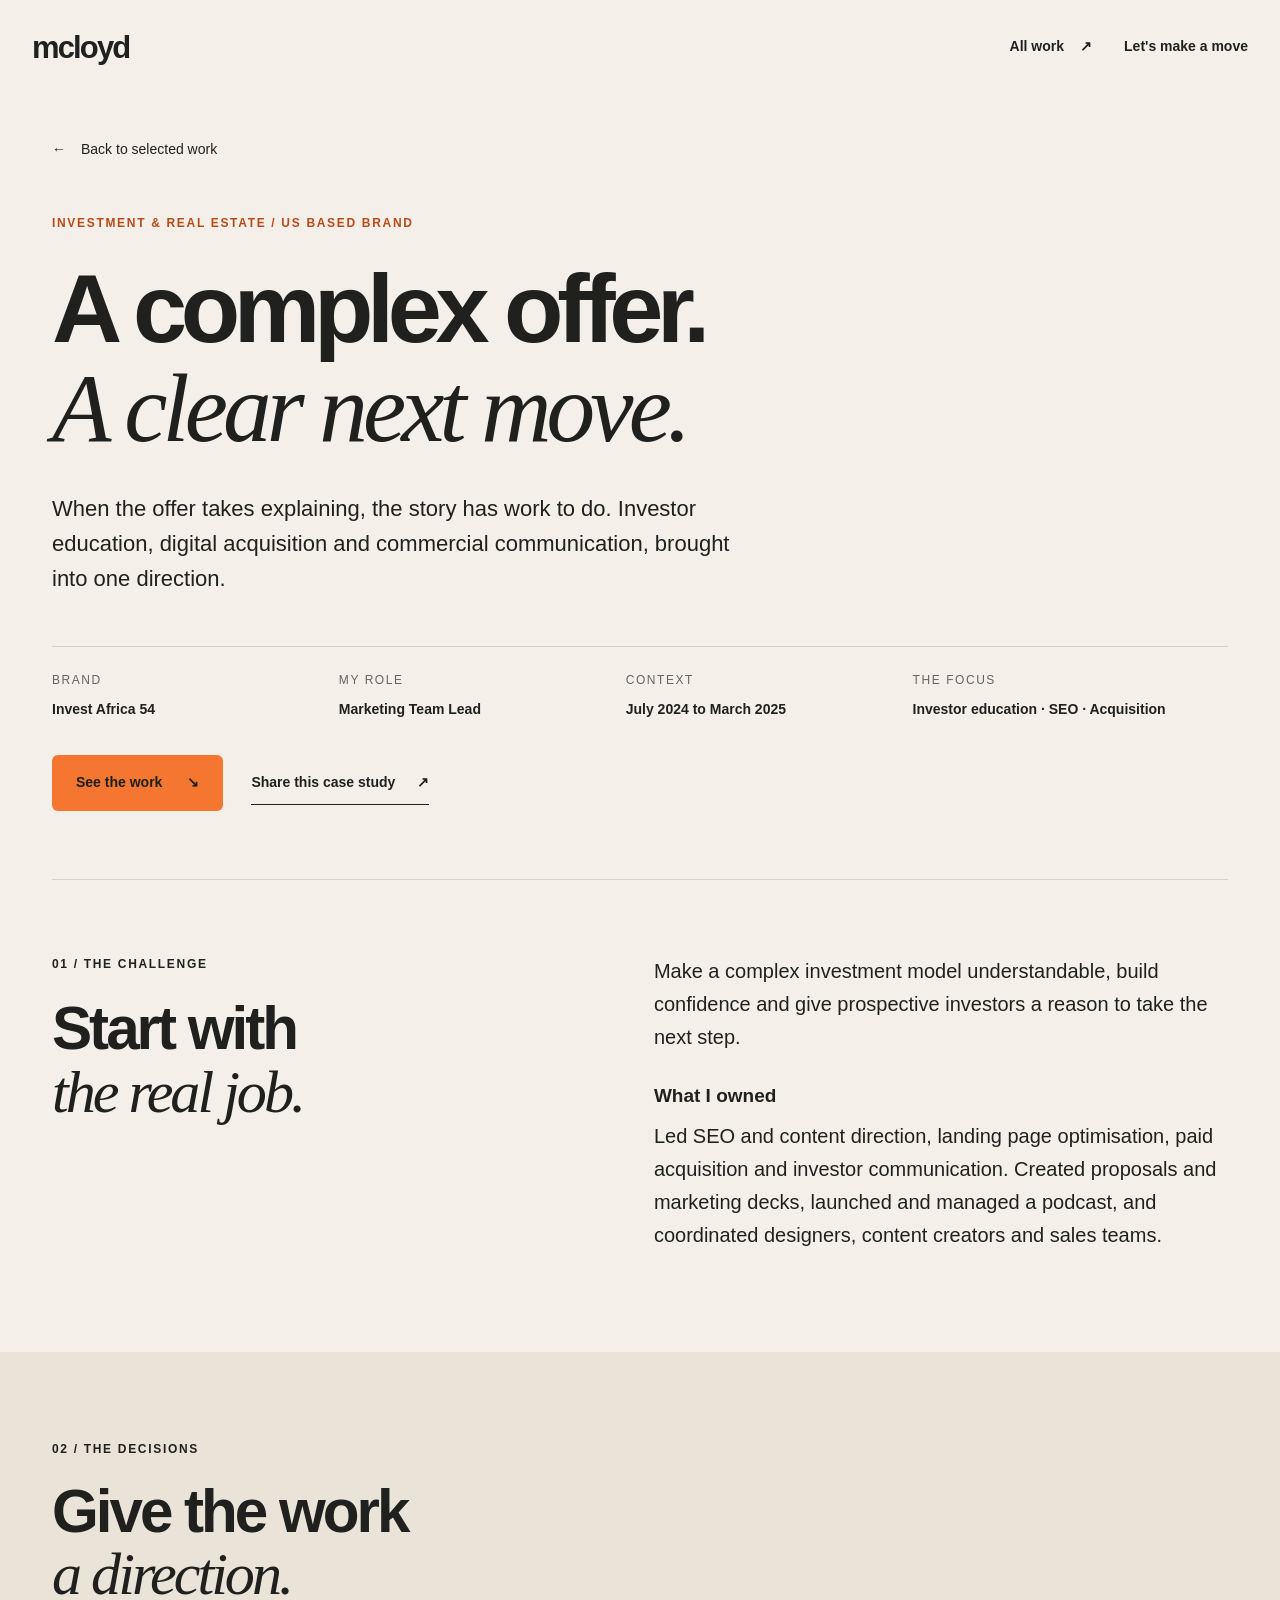
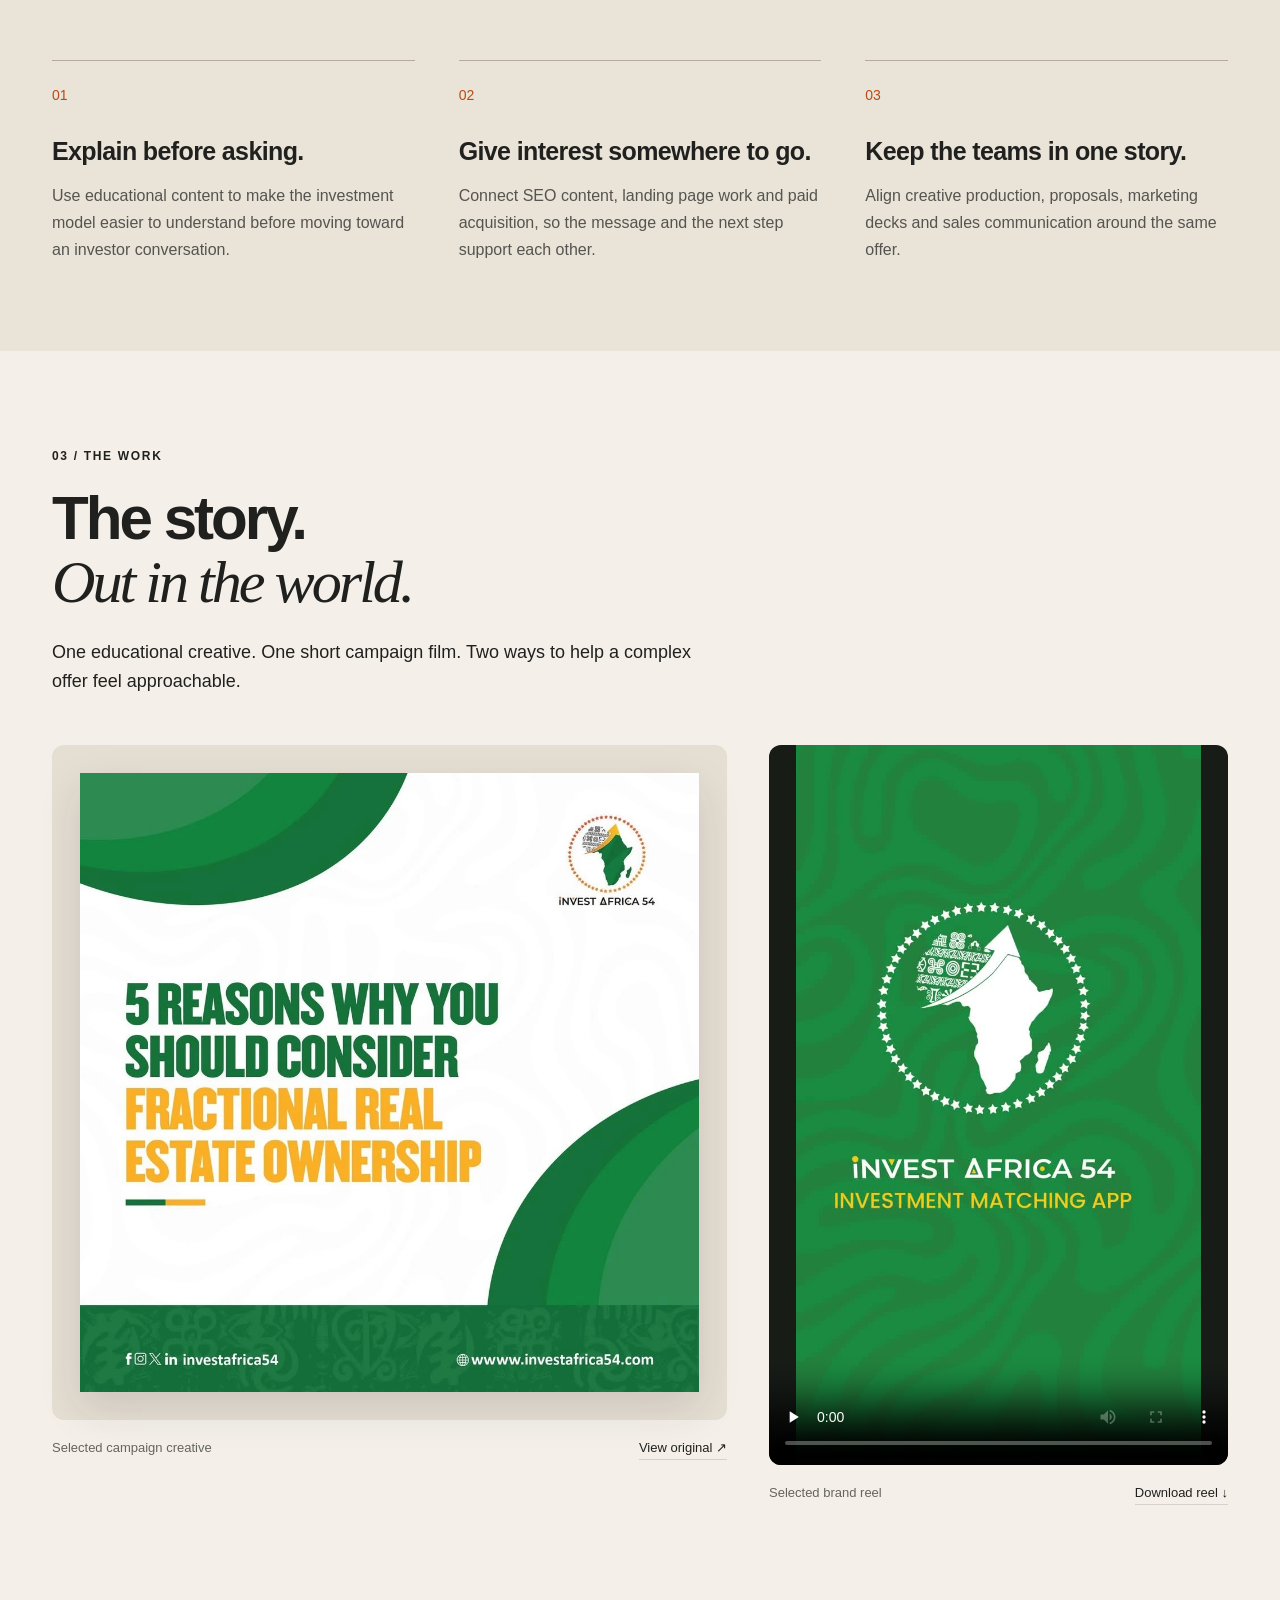
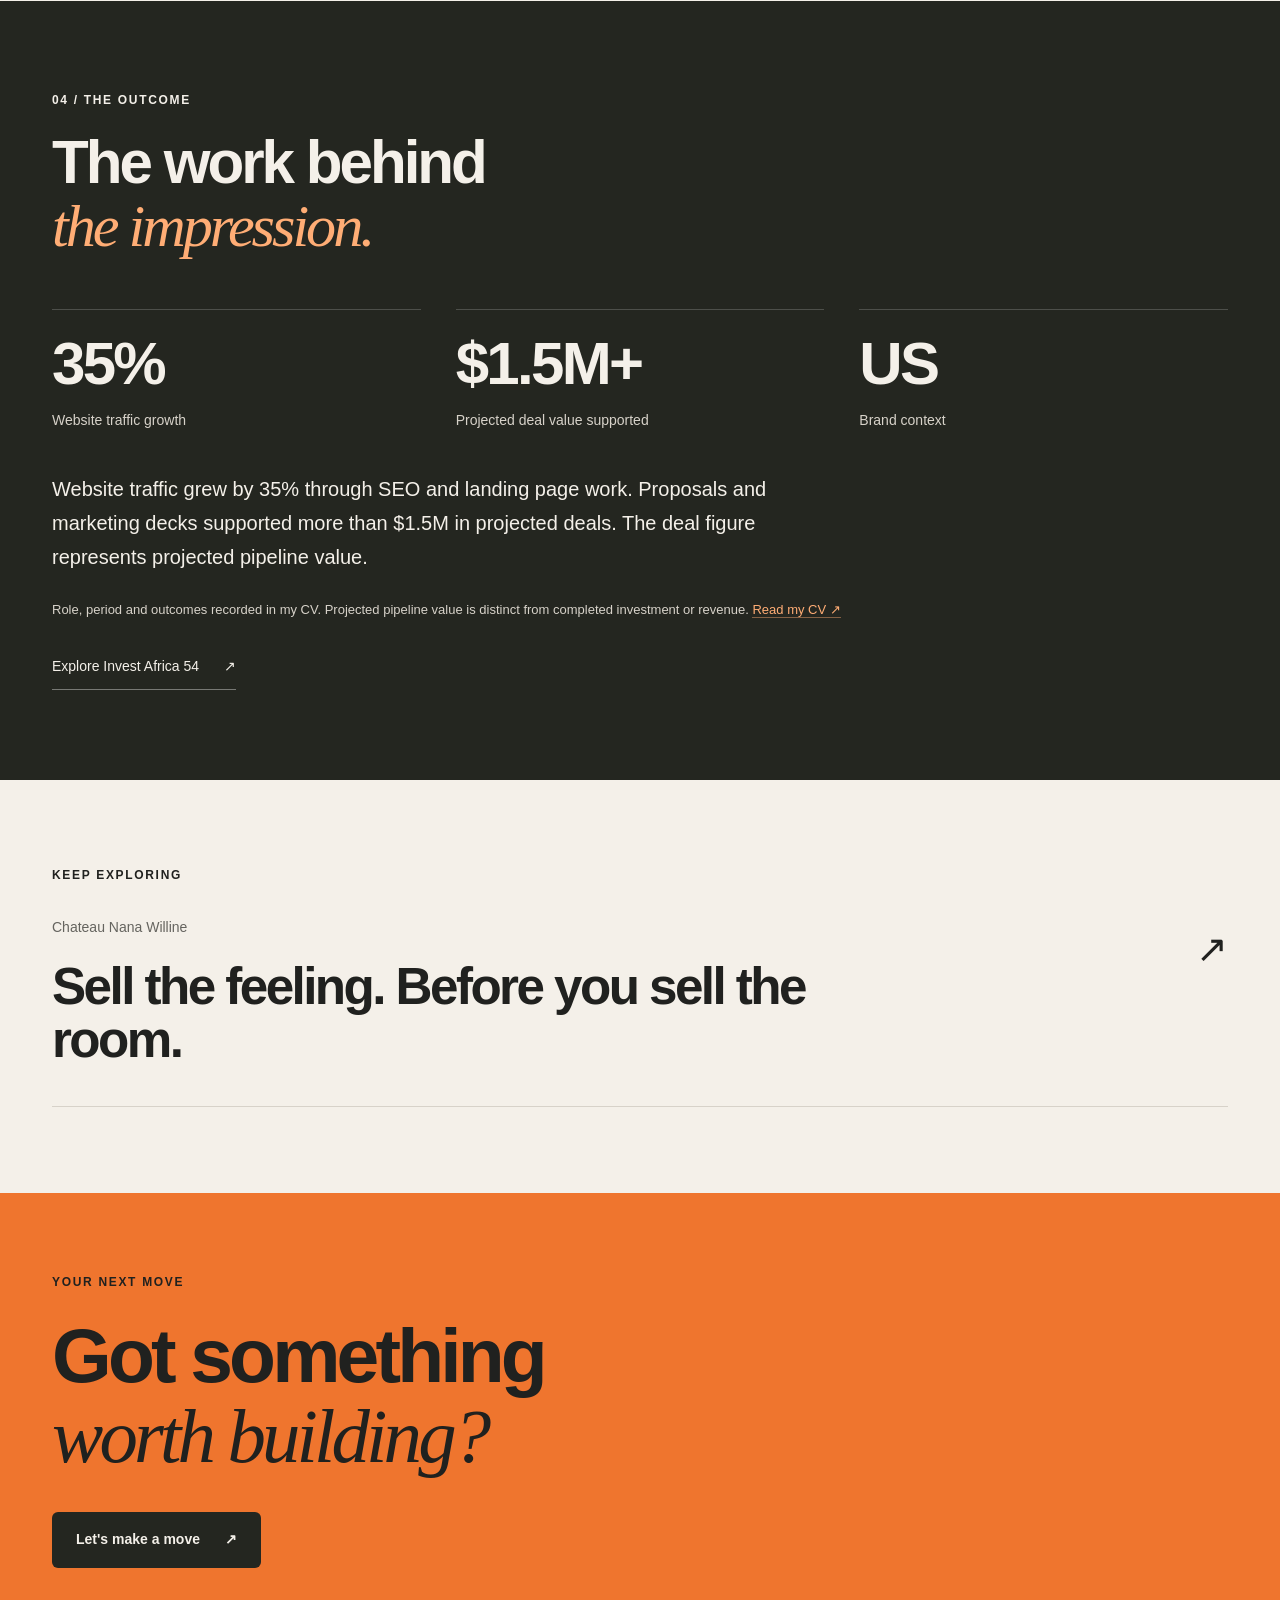
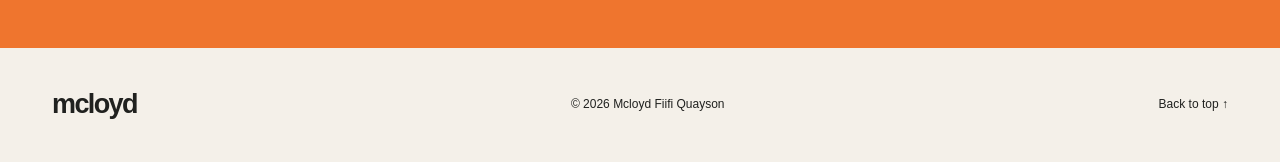
==== work/invest-africa-54/index.html @ 14ce46fe "Add work/invest-africa-54/index.html for editorial portfolio update" ====
<!doctype html>
<html lang="en" prefix="og: https://ogp.me/ns#"><head>
<meta charset="utf-8"><meta name="viewport" content="width=device-width, initial-scale=1"><meta name="theme-color" content="#ed641d">
<title>Invest Africa 54 | Mcloyd Fiifi Quayson Case Study</title>
<meta name="description" content="When the offer takes explaining, the story has work to do. Investor education, digital acquisition and commercial communication, brought into one direction."><link rel="canonical" href="https://mfquayson.github.io/Portfolio/work/invest-africa-54/">
<meta property="og:type" content="website"><meta property="og:title" content="Invest Africa 54 | Mcloyd Fiifi Quayson"><meta property="og:description" content="When the offer takes explaining, the story has work to do. Investor education, digital acquisition and commercial communication, brought into one direction."><meta property="og:url" content="https://mfquayson.github.io/Portfolio/work/invest-africa-54/"><meta property="og:site_name" content="Mcloyd Fiifi Quayson Portfolio"><meta property="og:image" content="https://mfquayson.github.io/Portfolio/assets/mcloyd-social-preview.jpg"><meta property="og:image:type" content="image/jpeg"><meta property="og:image:width" content="1200"><meta property="og:image:height" content="630"><meta property="og:image:alt" content="Mcloyd Fiifi Quayson, marketing leader, brand strategist and storyteller.">
<meta name="twitter:card" content="summary_large_image"><meta name="twitter:title" content="Invest Africa 54 | Mcloyd Fiifi Quayson"><meta name="twitter:description" content="When the offer takes explaining, the story has work to do. Investor education, digital acquisition and commercial communication, brought into one direction."><meta name="twitter:image" content="https://mfquayson.github.io/Portfolio/assets/mcloyd-social-preview.jpg"><meta name="twitter:image:alt" content="Mcloyd Fiifi Quayson, marketing leader, brand strategist and storyteller.">
<link rel="icon" href="../../assets/favicon.svg" type="image/svg+xml"><link rel="stylesheet" href="../../style.css"><link rel="stylesheet" href="../../case-studies.css"><script src="../../case-study.js" defer></script>
<script type="application/ld+json">{"@context": "https://schema.org", "@type": "CreativeWork", "name": "Invest Africa 54 | Mcloyd Fiifi Quayson case study", "url": "https://mfquayson.github.io/Portfolio/work/invest-africa-54/", "description": "When the offer takes explaining, the story has work to do. Investor education, digital acquisition and commercial communication, brought into one direction.", "author": {"@type": "Person", "name": "Mcloyd Fiifi Quayson", "url": "https://mfquayson.github.io/Portfolio/"}, "image": "https://mfquayson.github.io/Portfolio/assets/invest.webp"}</script>
</head><body class="case-page case-invest-africa-54">
<a class="skip" href="#main">Skip to content</a>
<header class="case-header"><a class="wordmark" href="../../index.html" aria-label="Mcloyd Quayson, home">mcloyd</a><nav aria-label="Case study navigation"><a href="../../index.html#work">All work <span aria-hidden="true">↗</span></a><a href="../../index.html#contact">Let's make a move</a></nav></header>
<main id="main">
<section class="case-hero"><div class="case-wrap"><a class="case-back" href="../../index.html#work"><span aria-hidden="true">←</span> Back to selected work</a><p class="eyebrow">Investment &amp; real estate / US based brand</p><h1>A complex offer.<br><em>A clear next move.</em></h1><p class="case-intro">When the offer takes explaining, the story has work to do. Investor education, digital acquisition and commercial communication, brought into one direction.</p><div class="case-meta"><div><span>Brand</span><strong>Invest Africa 54</strong></div><div><span>My role</span><strong>Marketing Team Lead</strong></div><div><span>Context</span><strong>July 2024 to March 2025</strong></div><div><span>The focus</span><strong>Investor education · SEO · Acquisition</strong></div></div><div class="case-actions"><a class="button button-orange" href="#selected-work">See the work <span aria-hidden="true">↘</span></a><button class="case-share" data-share-url="https://mfquayson.github.io/Portfolio/work/invest-africa-54/">Share this case study <span aria-hidden="true">↗</span></button><span class="share-status" role="status"></span></div></div></section>
<section class="case-brief case-wrap" aria-labelledby="challenge-title"><div><p class="eyebrow">01 / The challenge</p><h2 id="challenge-title">Start with<br><em>the real job.</em></h2></div><div><p>Make a complex investment model understandable, build confidence and give prospective investors a reason to take the next step.</p><h3>What I owned</h3><p>Led SEO and content direction, landing page optimisation, paid acquisition and investor communication. Created proposals and marketing decks, launched and managed a podcast, and coordinated designers, content creators and sales teams.</p></div></section>
<section class="case-direction"><div class="case-wrap"><div class="case-section-heading"><p class="eyebrow">02 / The decisions</p><h2>Give the work<br><em>a direction.</em></h2></div><div class="decision-grid"><article><span>01</span><h3>Explain before asking.</h3><p>Use educational content to make the investment model easier to understand before moving toward an investor conversation.</p></article><article><span>02</span><h3>Give interest somewhere to go.</h3><p>Connect SEO content, landing page work and paid acquisition, so the message and the next step support each other.</p></article><article><span>03</span><h3>Keep the teams in one story.</h3><p>Align creative production, proposals, marketing decks and sales communication around the same offer.</p></article></div></div></section>
<section class="case-work case-wrap" id="selected-work" aria-labelledby="selected-work-title"><div class="case-section-heading"><p class="eyebrow">03 / The work</p><h2 id="selected-work-title">The story.<br><em>Out in the world.</em></h2><p>One educational creative. One short campaign film. Two ways to help a complex offer feel approachable.</p></div><div class="case-media-grid"><figure class="case-creative"><a href="../../assets/invest.webp" target="_blank" rel="noopener" aria-label="Open original Invest Africa 54 campaign creative"><img src="../../assets/invest.webp" alt="An Invest Africa 54 campaign creative explaining fractional property ownership" width="1080" height="1080" loading="lazy"></a><figcaption>Selected campaign creative <a href="../../assets/invest.webp" target="_blank" rel="noopener">View original <span aria-hidden="true">↗</span></a></figcaption></figure><figure class="case-film"><video controls playsinline preload="none" poster="../../assets/investFilm.jpg" aria-label="Invest Africa 54 campaign reel"><source src="../../assets/investFilm.mp4" type="video/mp4">Your browser cannot play this video. <a href="../../assets/investFilm.mp4">Open the reel</a>.</video><figcaption>Selected brand reel <a href="../../assets/investFilm.mp4" download>Download reel <span aria-hidden="true">↓</span></a></figcaption></figure></div></section>
<section class="case-outcome"><div class="case-wrap"><p class="eyebrow">04 / The outcome</p><h2>The work behind<br><em>the impression.</em></h2><div class="case-stats"><div><strong>35%</strong><span>Website traffic growth</span></div><div><strong>$1.5M+</strong><span>Projected deal value supported</span></div><div><strong>US</strong><span>Brand context</span></div></div><p class="case-outcome-copy">Website traffic grew by 35% through SEO and landing page work. Proposals and marketing decks supported more than $1.5M in projected deals. The deal figure represents projected pipeline value.</p><p class="case-source">Role, period and outcomes recorded in my CV. Projected pipeline value is distinct from completed investment or revenue. <a href="../../assets/mcloyd-quayson-cv.pdf">Read my CV <span aria-hidden="true">↗</span></a></p><a class="case-brand-link" href="https://www.instagram.com/investafrica_54/" target="_blank" rel="noopener">Explore Invest Africa 54 <span aria-hidden="true">↗</span></a></div></section>
<section class="case-next case-wrap"><p class="eyebrow">Keep exploring</p><a href="../chateau-nana-willine/"><span>Chateau Nana Willine</span><h2>Sell the feeling. Before you sell the room.</h2><b aria-hidden="true">↗</b></a></section>
<section class="case-contact"><div class="case-wrap"><p class="eyebrow">Your next move</p><h2>Got something<br><em>worth building?</em></h2><a class="button button-orange" href="../../index.html#contact">Let's make a move <span aria-hidden="true">↗</span></a></div></section>
</main><footer class="case-footer case-wrap"><a class="wordmark" href="../../index.html">mcloyd</a><span>© 2026 Mcloyd Fiifi Quayson</span><a href="#main">Back to top ↑</a></footer>
</body></html>
---- style.css ----
:root{--paper:#f4f0e9;--ink:#20211f;--muted:#65645f;--line:#d7d2c9;--orange:#f47630;--burnt:#b84a17;--light-orange:#ffac75;--dark:#20211f;--round:28px;--sans:Arial,Helvetica,sans-serif}
*{box-sizing:border-box}html{scroll-behavior:smooth;scroll-padding-top:100px}body{margin:0;background:var(--paper);color:var(--ink);font-family:var(--sans);font-size:16px;line-height:1.55;-webkit-font-smoothing:antialiased}body.dialog-open{overflow:hidden}a{color:inherit;text-decoration:none}button{font:inherit;color:inherit;cursor:pointer}button,a{-webkit-tap-highlight-color:transparent}button{border:0}img,video{display:block;max-width:100%}img{height:auto}h1,h2,h3,h4,p{margin:0}h1,h2,h3,h4{line-height:1.04}button:disabled{opacity:.35;cursor:default}button:focus-visible,a:focus-visible,summary:focus-visible,[tabindex]:focus-visible,video:focus-visible{outline:3px solid var(--burnt);outline-offset:5px}::selection{background:var(--orange);color:var(--ink)}[hidden]{display:none!important}.wrap{width:min(1280px,calc(100% - 104px));margin-inline:auto}.section-space{padding-top:116px;padding-bottom:116px}.eyebrow{text-transform:uppercase;font-size:12px;font-weight:700;letter-spacing:.14em;line-height:1.6}.skip{position:fixed;z-index:1000;top:10px;left:10px;padding:12px 20px;background:var(--ink);color:white;transform:translateY(-150%)}.skip:focus{transform:none}.scroll-progress{position:fixed;top:0;left:0;width:0;height:3px;background:var(--orange);z-index:110}.header{height:88px;display:flex;align-items:center;justify-content:space-between;gap:30px;width:min(1416px,calc(100% - 64px));margin:auto;position:relative;z-index:50}.wordmark{display:inline-flex;align-items:center;font-size:31px;letter-spacing:-.06em;font-weight:800;line-height:1}#navigation{display:flex;align-items:center;gap:32px;font-size:13px;font-weight:600}#navigation>a:not(.nav-contact){position:relative;padding-block:12px}#navigation>a:not(.nav-contact):after{content:"";height:2px;background:var(--burnt);position:absolute;left:0;right:0;bottom:6px;transform:scaleX(0);transform-origin:left;transition:transform .25s}#navigation>a:hover:after{transform:scaleX(1)}.nav-contact{background:var(--ink);color:var(--paper);border-radius:6px;padding:13px 21px;transition:background .25s,transform .25s}.nav-contact:hover{background:var(--burnt);transform:translateY(-2px)}.menu-toggle{display:none;background:var(--ink);color:var(--paper);border-radius:6px;padding:10px 18px}.button{display:inline-flex;align-items:center;justify-content:space-between;gap:25px;padding:17px 24px;font-size:13px;font-weight:700;border-radius:6px;min-height:52px;transition:transform .25s,box-shadow .25s,background .25s}.button:hover{transform:translateY(-3px);box-shadow:0 8px 25px #0002}.button-orange{background:var(--orange);color:#1c201c}.button-orange:hover{background:#ff9451}.button-dark{background:var(--ink);color:var(--paper)}.text-link{display:inline-block;font-size:13px;font-weight:700;padding:8px 0;border-bottom:1px solid currentColor;background:transparent;line-height:1.6;text-align:left}.text-link:hover{color:var(--burnt)}
/* A warm, dimensional stage for the person and the work. */
.hero-shell{padding:10px 24px 24px;position:relative;background:radial-gradient(ellipse at 75% 38%,#ffa859 0,#ef792533 27%,transparent 65%)}.hero{max-width:1432px;margin:auto;background:radial-gradient(ellipse at 91% 50%,#67442655,transparent 48%),linear-gradient(145deg,#272824,#191b19);border-radius:36px;color:var(--paper);padding:30px 44px 24px;overflow:hidden;box-shadow:0 24px 65px #96512125;isolation:isolate;position:relative}.hero-top,.hero-bottom{display:flex;justify-content:space-between;align-items:center;gap:20px;font-size:12px;letter-spacing:.025em;color:#d2cfc7}.hero-top{padding-bottom:30px;border-bottom:1px solid #ffffff15}.hero-top p:first-child{font-weight:700;color:var(--paper)}.status-dot{width:6px;height:6px;border-radius:50%;background:var(--light-orange);display:inline-block;margin-right:9px;box-shadow:0 0 12px #ffa767}.hero-grid{display:grid;grid-template-columns:1.18fr 1fr;gap:55px;padding:39px 0 35px;align-items:center}.hero-copy .eyebrow{color:#bdbbb3;letter-spacing:.075em;font-size:12px;margin-bottom:20px}.hero h1{font-size:clamp(62px,6.8vw,102px);letter-spacing:-.065em;font-weight:800;line-height:.9}.hero h1 span{display:block;font-size:.76em;color:#efede6;line-height:.95;margin-bottom:12px}.hero h1 em{font-style:normal;color:var(--orange);display:block}.hero-description{color:#c7c5bd;font-size:14px;line-height:1.7;max-width:385px;margin-top:24px}.hero-actions{display:flex;align-items:center;gap:24px;margin-top:28px}.hero-reel-link{display:flex;align-items:center;gap:9px;font-size:12px}.play-small{border:1px solid #ffffff38;width:28px;height:28px;border-radius:50%;display:grid;place-items:center;font-size:12px;padding-left:1px;transition:background .25s}.hero-reel-link:hover .play-small{background:var(--burnt)}.hero-studio{min-width:0;position:relative}.studio-tabs{display:flex;gap:5px;justify-content:center;border:1px solid #ffffff1c;padding:5px;border-radius:6px;width:max-content;max-width:100%;margin:0 auto 14px;background:#292c2770}.studio-tabs button{padding:9px 17px;border-radius:6px;font-size:12px;white-space:nowrap;color:#c9c7c0;background:transparent;transition:color .3s,background .3s}.studio-tabs button[aria-selected=true]{background:var(--paper);color:var(--ink);font-weight:700}.studio-stage{position:relative;height:445px}.studio-panel{width:100%;height:100%;position:relative;animation:panel-in .65s cubic-bezier(.16,1,.3,1)}.portrait-orbit{position:absolute;width:390px;height:390px;max-width:100%;border-radius:50%;border:1px solid #d2a78428;top:30px;left:50%;transform:translateX(-50%);box-shadow:0 0 0 25px #a1844a08,0 0 0 50px #a1844a05}.portrait-card{position:absolute;inset:20px 52px 18px;border-radius:24px;overflow:hidden;transform:rotate(-5deg);box-shadow:0 18px 50px #0006;border:5px solid #e7dfcf;transition:transform .8s cubic-bezier(.16,1,.3,1);background:#9c9b8c}.portrait-card:hover{transform:rotate(-2deg) translateY(-6px)}.portrait-card img{width:100%;height:100%;object-fit:cover;object-position:50% 30%}.portrait-card:after{content:"";position:absolute;inset:35% 0 0;background:linear-gradient(transparent,#151811b0)}.portrait-caption{position:absolute;bottom:22px;left:23px;z-index:1}.portrait-caption span{font-size:12px;letter-spacing:.14em}.portrait-caption strong{display:block;font-size:28px;letter-spacing:-.045em;line-height:1.05;margin-top:10px;color:#fff}.studio-note{position:absolute;border-radius:14px;padding:13px 18px;line-height:1.45;box-shadow:0 10px 30px #0003;z-index:2;backdrop-filter:blur(10px)}.studio-note span{display:block;font-size:12px}.studio-note b{font-size:12px;font-weight:700}.note-top{background:#f4efe3;color:var(--ink);right:0;top:35px;transform:rotate(5deg)}.note-bottom{background:#f48c47;color:#23231c;bottom:2px;left:-5px;transform:rotate(-3deg)}a.note-bottom{transition:transform .3s}a.note-bottom:hover{transform:rotate(0deg) translateY(-4px)}.studio-bottom{display:flex;justify-content:space-between;gap:10px;font-size:12px;letter-spacing:.025em;color:#bdbbb3;margin-top:21px}.hero-bottom{border-top:1px solid #ffffff15;padding-top:19px;font-size:12px}.hero-bottom a{color:var(--light-orange)}.creative-stack{position:absolute;inset:10px 25px 35px}.creative-stack img{position:absolute;width:64%;height:76%;object-fit:cover;box-shadow:0 20px 30px #0005;border:5px solid var(--paper);border-radius:18px}.creative-stack img:first-child{left:0;top:0;transform:rotate(-9deg);object-position:40% 45%}.creative-stack img:last-child{right:0;bottom:0;transform:rotate(8deg);object-position:center}.scene-link{position:absolute;bottom:37px;right:0;font-size:12px;color:var(--light-orange);border-bottom:1px solid #ffac7570;padding-bottom:4px}.thinking-card{position:absolute;inset:25px 30px 45px;border:1px solid #ffffff2b;border-radius:26px;background:linear-gradient(135deg,#494635,#282b23);padding:36px 30px;transform:rotate(3deg);box-shadow:0 15px 30px #0004}.thinking-card>span{font-size:12px;letter-spacing:.16em;color:#c9c7b5}.thinking-card>p{font-size:clamp(45px,4.7vw,66px);letter-spacing:-.065em;line-height:1.02;font-weight:800;margin-top:18px}.thinking-card em{font-style:normal;color:var(--light-orange)}.thinking-flow{display:flex;align-items:center;gap:11px;font-size:12px;margin-top:22px}.thinking-flow span{border:1px solid #ffffff2b;border-radius:6px;padding:6px 10px}.thinking-flow i{font-style:normal;color:var(--light-orange)}
.footprint{display:grid;grid-template-columns:1.3fr repeat(4,1fr);gap:25px;padding-top:42px;padding-bottom:44px;border-bottom:1px solid var(--line)}.footprint>div:not(:first-child){padding-left:24px;border-left:1px solid var(--line)}.footprint-intro p{font-size:18px;letter-spacing:-.035em;font-weight:700;line-height:1.3;margin-top:9px}.country-code{font-size:12px;color:var(--burnt);letter-spacing:.1em;font-weight:700;display:block;margin-bottom:8px}.footprint strong{font-size:13px;display:block}.footprint>div>p:not(.footprint-intro p){font-size:12px;color:var(--muted);line-height:1.6;margin-top:8px}.section-heading{display:flex;justify-content:space-between;align-items:flex-end;gap:45px;margin-bottom:46px}.section-heading h2,.range-title h2,.approach h2,.journey h2{font-size:clamp(40px,4.65vw,67px);font-weight:800;letter-spacing:-.06em;line-height:1.02;margin-top:18px}.section-heading h2 span,.range-title h2 span,.approach h2 span{color:var(--burnt)}.section-heading>p,.cinema-intro{max-width:315px;font-size:14px;line-height:1.8;color:var(--muted)}.metric-grid{display:grid;grid-template-columns:repeat(4,1fr);gap:10px}.metric{background:#e9e5dc;border:1px solid #ddd8ce;border-radius:21px;min-height:250px;padding:26px 24px;display:flex;flex-direction:column;justify-content:space-between}.metric-org{font-size:12px;font-weight:700;line-height:1.6}.metric strong{font-size:clamp(44px,5.35vw,76px);letter-spacing:-.07em;line-height:1;margin:25px 0 17px;font-weight:800}.metric strong span{font-size:.5em;margin-left:2px;letter-spacing:-.04em}.metric p{font-size:12px;line-height:1.75;color:#575951}.metric-orange{background:var(--orange);border-color:var(--orange)}.metric-orange p{color:#3c2b1d}.source-note{font-size:12px;color:var(--muted);margin-top:20px}.range-intro{display:grid;grid-template-columns:1.4fr 1fr;gap:75px;padding:58px 0 66px;border-top:1px solid var(--line);border-bottom:1px solid var(--line)}.range-title h2{font-size:clamp(36px,3.85vw,56px)}.range-context{padding-top:16px;position:relative}.range-context p{font-size:13px;line-height:1.9;max-width:335px;margin-bottom:17px}.range-stamp{float:right;margin:-16px 0 15px 18px;border:1px solid #b84a1760;border-radius:50%;width:94px;height:94px;display:grid;align-content:center;text-align:center;font-size:12px;font-weight:700;letter-spacing:.1em;line-height:1.25;color:var(--burnt);transform:rotate(12deg)}
/* Real work, paired with the strategic idea behind it. */
.gallery-toolbar{display:flex;justify-content:space-between;align-items:center;gap:25px;margin-bottom:25px}.filters{display:flex;flex-wrap:wrap;gap:7px}.filters button{border:1px solid var(--line);border-radius:6px;padding:10px 17px;font-size:12px;background:transparent;transition:background .2s,color .2s,border-color .2s}.filters button[aria-pressed=true]{background:var(--ink);color:var(--paper);border-color:var(--ink)}.filters button:hover{border-color:var(--ink)}.filters button span{margin-left:7px;font-size:12px;opacity:.6}#gallery-count{font-size:12px;color:var(--muted);white-space:nowrap}.project-grid{display:grid;grid-template-columns:1fr 1fr;gap:36px 25px}.project{min-width:0}.project-open{background:none;display:block;width:100%;padding:0;text-align:left;border-radius:var(--round)}.project-visual{height:390px;position:relative;overflow:hidden;border-radius:var(--round);isolation:isolate;transition:transform .45s,box-shadow .45s}.project-open:hover .project-visual{transform:translateY(-5px);box-shadow:0 16px 25px #37221318}.open-arrow{position:absolute;right:20px;bottom:20px;width:39px;height:39px;border-radius:50%;display:grid;place-items:center;background:#fff9ec;color:var(--ink);font-size:23px;z-index:3;transition:transform .3s,background .3s}.project-open:hover .open-arrow{transform:rotate(45deg);background:var(--orange)}.project-info{display:flex;justify-content:space-between;gap:20px;padding:18px 6px 0}.project-info h3{font-size:19px;letter-spacing:-.025em;font-weight:700}.project-info p{font-size:12px;line-height:1.5;color:var(--muted);margin-top:7px}.project-info>span{font-size:12px;color:var(--burnt);margin-top:5px}.visual-type{position:absolute;z-index:2;top:30px;left:30px;right:30px}.visual-type>span,.visual-label>span{font-size:12px;letter-spacing:.09em;font-weight:700;line-height:1.5;display:block}.visual-type>p{font-size:clamp(35px,3.75vw,54px);font-weight:800;line-height:.98;letter-spacing:-.06em;margin-top:28px}.visual-type em{font-style:normal}.visual-type small{font-size:13px;display:block;margin-top:14px}.visual-result{position:absolute;bottom:24px;left:28px;border:1px solid currentColor;padding:7px 11px;border-radius:6px;font-size:12px;font-weight:600;z-index:3;background:#0001}.invest-visual{background:#334832;color:#f6efdb}.invest-visual .visual-type{right:45%}.invest-visual .visual-type>span{max-width:250px;white-space:nowrap;font-size:12px}.invest-visual .visual-type p{font-size:clamp(35px,3.4vw,49px)}.invest-visual em{color:#dbdc8b}.invest-visual img{position:absolute;width:51%;height:auto;aspect-ratio:1;object-fit:cover;right:-15px;top:105px;transform:rotate(8deg);border-radius:12px;box-shadow:0 15px 35px #0005;transition:transform .65s}.project-open:hover .invest-visual img{transform:rotate(3deg) scale(1.04)}.hotel-visual{color:#fffaef;background:#343b23}.hotel-visual>img{width:100%;height:100%;object-fit:cover;object-position:center 16%;transition:transform .8s}.hotel-visual:after{content:"";position:absolute;inset:0;background:linear-gradient(100deg,#182519c7,#17291922)}.hotel-visual .visual-type{top:32px}.hotel-visual .visual-type p{margin-top:78px;font-size:65px}.hotel-visual em{color:#ffc696}.project-open:hover .hotel-visual>img{transform:scale(1.04)}.oasis-visual{background:#ce6235;color:#2d261a}.oasis-visual:after{content:"";height:100px;width:110%;border-radius:50% 50% 0 0;position:absolute;bottom:-25px;left:-3%;background:#2f382e}.oasis-sun{position:absolute;right:46px;top:92px;width:158px;height:158px;border-radius:50%;background:#fbc886;box-shadow:0 0 0 23px #f9c07d18,0 0 0 48px #f9c07d0c}.oasis-visual .visual-type p{position:relative;font-size:55px}.oasis-visual em{color:#fff3d8}.oasis-line{position:absolute;bottom:25px;left:30px;right:72px;font-size:12px;z-index:2;color:#fff3d8;display:flex;justify-content:space-between;gap:15px}.cg-visual{background:#e4decc;color:#292e25}.cg-visual>img{width:49%;height:75%;object-fit:contain;position:absolute;right:30px;bottom:15px;border-radius:10px;transform:rotate(7deg);box-shadow:0 8px 20px #0002;transition:transform .6s}.project-open:hover .cg-visual>img{transform:rotate(3deg)}.visual-label{position:absolute;top:30px;left:30px;right:28px;z-index:2}.visual-label p{font-size:37px;letter-spacing:-.06em;font-weight:800;line-height:1.02;margin-top:48px;max-width:45%}.cg-visual .visual-result{background:var(--ink);color:var(--paper);border-color:var(--ink)}.formica-visual{background:#d2ddd0;color:#26352b}.formica-visual .visual-type>p{font-size:44px;max-width:63%}.formica-visual img{position:absolute;bottom:-45px;right:-30px;width:58%;border-radius:50%;border:8px solid #f4f5e9;transform:rotate(-8deg);box-shadow:0 10px 20px #0002;transition:transform .65s}.project-open:hover .formica-visual img{transform:rotate(-3deg) translateY(-5px)}.formica-visual .visual-result{background:#f4f5e9}.aesthetics-visual{background:#352f32;color:#f5e8df}.aesthetics-visual:after{content:"";position:absolute;inset:0;background:radial-gradient(ellipse at 90% 10%,#cfaa8f40,transparent 65%);z-index:-1}.aesthetics-visual .visual-type p{font-size:53px;margin-top:23px}.aesthetics-visual em{color:#d9b495}.aesthetics-results{position:absolute;bottom:28px;left:30px;display:flex;gap:33px}.aesthetics-results span{font-size:12px;display:block}.aesthetics-results b{display:block;font-size:24px;letter-spacing:-.05em;margin-bottom:4px}.xie-visual{background:#efede8}.xie-visual>img{width:100%;height:100%;object-fit:cover;object-position:center 45%;transition:transform .8s}.project-open:hover .xie-visual>img{transform:scale(1.025)}.sample-label{position:absolute;top:22px;left:22px;font-size:12px;letter-spacing:.1em;padding:7px 12px;border-radius:6px;background:#fff9efc9;backdrop-filter:blur(8px)}.deck-visual{background:#db7c3e;color:#2a291f}.deck-visual .visual-type p{font-size:53px}.deck-visual em{color:#f8e4cb}.deck-pages{position:absolute;right:30px;bottom:70px;transform:rotate(-7deg);display:flex;flex-direction:column;width:42%;gap:7px}.deck-pages span{background:#f2e7d5;padding:12px 18px;font-size:12px;font-weight:700;border-radius:5px;box-shadow:0 6px 10px #0002}.deck-pages span:nth-child(2){margin-left:10px}.deck-pages span:nth-child(3){margin-left:20px}.deck-pages span:nth-child(4){margin-left:30px}
/* A horizontal cinema; video bytes load only when a visitor selects a film. */
.cinema{background:var(--ink);color:var(--paper);border-radius:36px;margin:0 24px;overflow:hidden}.cinema .section-heading h2 span{color:var(--light-orange)}.cinema .eyebrow{color:#c6bcac}.cinema-intro{color:#c4c1b8}.cinema .wrap{width:min(1280px,calc(100% - 56px))}.slider-controls{display:flex;gap:9px;margin-top:20px}.slider-controls button{width:43px;height:43px;display:grid;place-items:center;border:1px solid #ffffff38;border-radius:50%;background:transparent;font-size:21px;transition:background .3s,color .3s}.slider-controls button:not(:disabled):hover{background:var(--orange);color:var(--ink)}.film-track{display:flex;gap:18px;overflow-x:auto;padding:15px max(28px,calc((100% - 1280px)/2)) 18px;scroll-snap-type:x mandatory;scrollbar-width:thin;scrollbar-color:#867667 #ffffff09;overscroll-behavior-x:contain}.film-card{width:278px;flex:0 0 278px;scroll-snap-align:start;scroll-margin-inline:28px}.film-open{display:block;position:relative;width:100%;height:465px;text-align:left;background:#32362b;border-radius:22px;overflow:hidden;padding:0;color:var(--paper);transition:transform .35s}.film-open>img{width:100%;height:100%;object-fit:cover;transition:transform .7s}.film-open:after{content:"";position:absolute;inset:0;background:linear-gradient(#0006,transparent 30%,#0001 40%,#000b 85%)}.film-open:hover>img{transform:scale(1.045)}.film-open:hover{transform:translateY(-7px)}.film-top{position:absolute;z-index:1;top:20px;left:19px;font-size:12px;letter-spacing:.13em;font-weight:700}.play-circle{position:absolute;width:57px;height:57px;border:1px solid #fff8;border-radius:50%;display:grid;place-items:center;top:42%;left:50%;transform:translate(-50%,-50%);z-index:2;font-size:12px;padding-left:2px;background:#ffffff12;backdrop-filter:blur(7px);transition:background .3s,color .3s}.film-open:hover .play-circle{background:var(--orange);border-color:var(--orange);color:var(--ink)}.film-caption{position:absolute;bottom:24px;left:21px;right:18px;z-index:1}.film-caption>span{font-size:12px;letter-spacing:.07em;color:#dbd9ce}.film-caption h3{font-size:26px;letter-spacing:-.055em;line-height:1.05;margin-top:11px}.film-caption p{font-size:12px;margin-top:13px;color:#e1d4bd}.film-footer{display:flex;justify-content:space-between;gap:20px;color:#c1bdb3;font-size:12px;margin-top:21px}
.strategy-board{border:1px solid var(--line);border-radius:26px;overflow:hidden;background:#ebe7de}.strategy-tabs{display:flex;gap:0;border-bottom:1px solid var(--line)}.strategy-tabs button{width:50%;text-align:left;background:transparent;padding:24px 32px;font-size:20px;font-weight:700;letter-spacing:-.04em;transition:background .3s}.strategy-tabs button span{display:block;font-size:12px;letter-spacing:0;font-weight:400;margin-top:7px}.strategy-tabs button[aria-selected=true]{background:var(--ink);color:var(--paper)}.strategy-tabs button[aria-selected=true] span{color:var(--light-orange)}.strategy-panel{padding:34px 38px 35px;animation:panel-in .55s cubic-bezier(.16,1,.3,1)}.strategy-head{display:flex;justify-content:space-between;align-items:center;gap:20px}.planning-label{font-size:12px;background:#e4d6c5;color:#604426;border-radius:6px;padding:6px 10px;white-space:nowrap}.strategy-panel h3{font-size:clamp(28px,3.2vw,45px);line-height:1.08;font-weight:800;letter-spacing:-.055em;margin-top:33px}.strategy-panel h3 span{color:var(--burnt)}.strategy-panel>p{font-size:13px;line-height:1.8;max-width:585px;color:var(--muted);margin-top:21px}.platform-jobs{display:grid;grid-template-columns:repeat(4,1fr);gap:14px;margin-top:34px}.platform-jobs>div{border:1px solid #cbc4b8;border-radius:15px;padding:20px}.platform-jobs span{font-size:12px;color:var(--muted)}.platform-jobs strong{display:block;font-size:21px;line-height:1.1;letter-spacing:-.04em;margin-top:12px}.strategy-roadmap{display:flex;justify-content:space-between;gap:20px;border-top:1px solid var(--line);padding-top:22px;margin-top:30px;font-size:12px;line-height:1.6}.strategy-roadmap b{display:block;font-size:12px}.strategy-roadmap i{font-style:normal;color:var(--burnt);padding-top:6px}.strategy-disclaimer{font-size:12px;color:var(--muted);border-top:1px solid var(--line);padding:20px 38px}.approach{display:grid;grid-template-columns:1fr 1.15fr;gap:100px;padding-top:25px}.approach-intro>p:last-child{font-size:13px;line-height:1.9;margin-top:25px;max-width:300px;color:var(--muted)}.service{border-bottom:1px solid var(--line)}.service:first-child{border-top:1px solid var(--line)}summary{cursor:pointer;list-style:none}summary::-webkit-details-marker{display:none}.service summary{display:grid;grid-template-columns:25px 1fr 25px;gap:18px;align-items:center;padding:26px 0}.service summary>span{font-size:12px;color:var(--burnt)}.service summary h3{font-size:23px;letter-spacing:-.035em}.service summary i,.chapter summary i{font-size:23px;font-style:normal;font-weight:400;transition:transform .3s}.service[open] summary i,.chapter[open] summary i{transform:rotate(45deg)}.service-content{padding:0 0 25px 43px;animation:panel-in .45s ease}.service-content p{font-size:13px;color:var(--muted);line-height:1.85;max-width:450px}.tags{display:flex;gap:7px;flex-wrap:wrap;margin-top:20px}.tags span{border:1px solid var(--line);padding:5px 10px;border-radius:6px;font-size:12px}
.journey{background:#e7e1d5;position:relative}.journey-grid{display:grid;grid-template-columns:1fr 1.18fr;gap:110px}.journey-intro>p:not(.eyebrow){font-size:13px;line-height:1.9;color:#5d5b54;max-width:360px;margin-top:24px}.journey-intro .button{margin-top:27px}.journey h2 span{color:var(--burnt)}.journey-portrait{width:230px;height:255px;position:relative;border-radius:19px;overflow:hidden;margin-top:45px;transform:rotate(-4deg);border:5px solid var(--paper);box-shadow:0 12px 22px #64563720}.journey-portrait img{width:100%;height:100%;object-fit:cover;object-position:center 25%}.journey-portrait:after{content:"";position:absolute;inset:55% 0 0;background:linear-gradient(transparent,#1a2316a6)}.journey-portrait span{position:absolute;bottom:15px;left:15px;color:#fff8ed;font-size:12px;font-weight:700;z-index:1}.chapter{border-top:1px solid #c9c0b2}.chapter summary{padding:22px 0;display:grid;grid-template-columns:90px 1fr 20px;gap:15px;align-items:center}.chapter-date{font-size:12px;color:var(--burnt);font-weight:700}.chapter summary h3{font-size:22px;letter-spacing:-.04em;line-height:1.15}.chapter-content{padding:3px 0 27px 105px;animation:panel-in .45s ease}.chapter-content>div+div{border-top:1px solid #cbc4b8;margin-top:25px;padding-top:24px}.chapter-kicker{font-size:12px;line-height:1.6;display:block;text-transform:uppercase;letter-spacing:.06em;color:#686358}.chapter h4{font-size:14px;letter-spacing:-.02em;line-height:1.4;margin-top:8px}.chapter-content p{font-size:12px;line-height:1.85;margin-top:10px;color:#5d5b54}.chapter-small{font-size:12px;color:#746c60;display:block;margin-top:13px}.education-note{border-top:1px solid #c9c0b2;padding-top:26px;margin-top:2px}.education-note p{font-size:12px;line-height:1.8;margin-top:18px;color:#5d5b54}.education-note p strong{color:var(--ink);font-size:12px}.education-note .toolkit{font-size:12px;border-top:1px solid #c9c0b2;padding-top:23px;margin-top:24px}
.contact-shell{padding:24px;background:#e7e1d5}.contact{border-radius:30px;background:radial-gradient(ellipse at 100% 0%,#ffc78a,transparent 65%),#f67b32;width:min(1432px,100%);padding:37px 50px 55px;position:relative;overflow:hidden;isolation:isolate}.contact-top{display:flex;justify-content:space-between;align-items:center;gap:20px;border-bottom:1px solid #71381340;padding-bottom:23px}.contact-top>span{font-size:12px}.contact h2{font-size:clamp(54px,7.45vw,110px);line-height:.97;font-weight:800;letter-spacing:-.065em;margin-top:48px;position:relative;z-index:1}.contact h2 span{color:#fff1db}.contact-bottom{display:flex;justify-content:space-between;gap:35px;margin-top:40px;position:relative;z-index:1}.contact-bottom p{font-size:14px;line-height:1.75}.contact-choices{display:flex;gap:8px;flex-wrap:wrap;margin-top:23px}.contact-choices button{background:transparent;border:1px solid #70351570;border-radius:6px;padding:9px 15px;font-size:12px}.contact-choices button[aria-pressed=true]{background:var(--ink);color:var(--paper);border-color:var(--ink)}.contact-actions{display:flex;flex-direction:column;align-items:flex-end;gap:8px;align-self:flex-end}.contact-actions .button{min-width:190px;justify-content:space-between;margin-bottom:12px}.contact-actions>a:not(.button){font-size:12px;line-height:1.8}.contact-actions .email-address{font-size:14px!important;font-weight:700}footer{display:flex;justify-content:space-between;align-items:center;gap:25px;padding-block:35px;font-size:12px}footer p{color:var(--muted)}footer>div{display:flex;gap:25px;align-items:center}footer button{background:none;padding:6px 0;font-size:12px}footer .wordmark{font-size:27px}
/* Detail views keep the actual samples and the contribution side by side. */
dialog{border:1px solid #d7cfbf;border-radius:25px;background:var(--paper);color:var(--ink);width:min(1120px,calc(100% - 40px));max-height:calc(100dvh - 40px);padding:27px 30px;overscroll-behavior:contain;box-shadow:0 25px 100px #0006}dialog::backdrop{background:#171d16bc;backdrop-filter:blur(9px)}dialog[open]{animation:panel-in .4s cubic-bezier(.16,1,.3,1)}.dialog-top{display:flex;justify-content:space-between;gap:25px;align-items:center;border-bottom:1px solid var(--line);padding-bottom:20px;margin-bottom:25px}.dialog-top>button{background:var(--ink);color:var(--paper);border-radius:6px;font-size:12px;padding:10px 17px;flex-shrink:0}.dialog-top .eyebrow{font-size:12px;color:var(--burnt)}.dialog-grid{display:grid;grid-template-columns:1fr 1fr;gap:40px}.dialog-media{min-width:0}.dialog-media>img{width:100%;height:auto;border-radius:16px;max-height:520px;object-fit:contain;background:#e8e2d7}.dialog-media .button{margin-top:20px;width:100%}.dialog-copy h2{font-size:40px;font-weight:800;letter-spacing:-.055em;line-height:1.02}.dialog-role{font-size:12px;margin-top:15px;color:var(--burnt);line-height:1.8}#dialog-story h3{font-size:14px;line-height:1.4;letter-spacing:-.015em;margin-top:26px}#dialog-story p{font-size:12px;color:var(--muted);line-height:1.9;margin-top:9px}.dialog-copy .text-link{font-size:12px;margin-top:23px;display:block;width:max-content;max-width:100%}#dialog-film{color:var(--burnt)}#dialog-concept{min-height:390px;border-radius:18px;padding:34px;background:#bb6036;color:#fff0db;display:flex;flex-direction:column;justify-content:center;font-size:45px;font-weight:800;letter-spacing:-.06em;line-height:1.05}#dialog-concept small{font-size:12px;line-height:1.7;letter-spacing:.03em;font-weight:400;display:block;margin-top:25px}.concept-aesthetics{background:#352f32!important;color:#e2c7b0!important}#film-dialog{width:min(590px,calc(100% - 32px));padding:22px 26px}#film-dialog .dialog-top h2{font-size:22px;letter-spacing:-.04em;margin-top:9px}#film-player{height:min(64dvh,650px);width:100%;object-fit:contain;background:#10120f;border-radius:15px}#film-description{font-size:12px;line-height:1.8;color:var(--muted);margin-top:17px}#film-download{font-size:12px;display:inline-block;border-bottom:1px solid var(--line);margin-top:10px;padding:5px 0}
.motion-ready .reveal{opacity:0;transform:translateY(28px);transition:opacity .8s,transform .8s cubic-bezier(.16,1,.3,1)}.motion-ready .reveal.visible{opacity:1;transform:none}.motion-paused *, .motion-paused *:before,.motion-paused *:after{animation-play-state:paused!important;transition:none!important}.motion-paused .reveal{opacity:1;transform:none}.motion-paused{scroll-behavior:auto}@keyframes panel-in{from{opacity:0;transform:translateY(16px)}to{opacity:1;transform:translateY(0)}}
@media(min-width:1600px){.hero-grid{gap:90px;padding-block:48px}.studio-stage{height:470px}.portrait-card{inset:20px 65px 18px}.hero h1{font-size:108px}}
@media(max-width:1150px){.wrap{width:calc(100% - 72px)}.hero{padding:26px 32px 23px}.hero-grid{gap:30px;grid-template-columns:1.1fr 1fr}.hero h1{font-size:77px}.hero-description{max-width:320px}.hero-actions{gap:15px}.hero-actions .button{padding:15px 19px;font-size:12px}.hero-reel-link{font-size:12px}.studio-stage{height:410px}.portrait-card{inset:24px 40px 18px}.studio-note{padding:11px 13px}.note-top{right:-3px}.thinking-card{inset:25px 10px 48px;padding:27px}.thinking-card>p{font-size:55px}.thinking-flow{gap:5px;font-size:12px}.thinking-flow span{padding:6px 9px}.footprint{gap:15px}.footprint>div:not(:first-child){padding-left:15px}.footprint-intro p{font-size:16px}.metric{padding:24px 18px}.metric strong{font-size:60px}.range-intro{gap:40px}.range-stamp{width:76px;height:76px;font-size:12px}.range-context p{font-size:12px}.project-visual{height:350px}.visual-type{left:25px;right:25px}.visual-type>span{font-size:12px}.invest-visual .visual-type p{font-size:43px}.hotel-visual .visual-type p{font-size:58px;margin-top:65px}.oasis-visual .visual-type p{font-size:49px}.oasis-sun{width:130px;height:130px;right:28px}.oasis-line{left:25px;font-size:12px}.visual-label{left:25px;top:30px}.visual-label p{font-size:32px}.formica-visual .visual-type>p{font-size:39px}.aesthetics-visual .visual-type p,.deck-visual .visual-type p{font-size:46px}.aesthetics-results{left:25px;gap:22px}.deck-pages{right:20px;bottom:64px;width:43%}.deck-pages span{font-size:12px;padding:10px 13px}.approach{gap:55px}.journey-grid{gap:65px}.chapter summary{grid-template-columns:77px 1fr 20px;gap:10px}.chapter summary h3{font-size:20px}.chapter-content{padding-left:87px}.contact h2{font-size:90px}}
@media(max-width:900px){.header{height:78px;width:calc(100% - 48px)}#navigation{gap:20px;font-size:12px}.nav-contact{padding:12px 17px}.hero{padding:25px 25px 21px}.hero-grid{gap:25px;grid-template-columns:1fr 1fr;padding:35px 0}.hero h1{font-size:65px}.hero-copy .eyebrow{font-size:12px}.hero-description{font-size:12px}.hero-actions{align-items:flex-start;flex-direction:column;gap:16px}.studio-stage{height:385px}.studio-tabs button{padding:8px 12px;font-size:12px}.portrait-card{inset:28px 25px 18px}.portrait-caption{left:17px;bottom:18px}.portrait-caption strong{font-size:24px}.portrait-caption span{font-size:12px}.note-top{top:28px;padding:10px}.studio-note b{font-size:12px}.studio-note span{font-size:12px}.studio-bottom{font-size:12px;flex-direction:column;text-align:center;gap:5px}.thinking-card{padding:22px;inset:25px 5px 48px}.thinking-card>p{font-size:47px}.thinking-flow{gap:5px;font-size:12px}.thinking-flow span{padding:5px 7px}.scene-link{font-size:12px;bottom:52px}.hero-bottom{font-size:12px}.hero-top{font-size:12px}.hero-top p:last-child{font-size:12px}.footprint{grid-template-columns:repeat(4,1fr);padding-top:35px}.footprint-intro{grid-column:1/-1;display:flex;align-items:center;justify-content:space-between;gap:20px;margin-bottom:10px}.footprint-intro p{margin:0}.footprint>div:nth-child(2){padding-left:0;border:0}.section-space{padding-top:85px;padding-bottom:85px}.section-heading{gap:30px;margin-bottom:36px}.section-heading h2,.range-title h2,.approach h2,.journey h2{font-size:44px}.section-heading>p,.cinema-intro{font-size:12px;max-width:250px}.metric-grid{grid-template-columns:repeat(2,1fr)}.metric{min-height:225px}.metric strong{font-size:69px}.metric p{font-size:12px}.range-intro{gap:35px;padding:47px 0}.range-title h2{font-size:37px}.range-stamp{display:none}.range-context{padding-top:0}.project-grid{gap:30px 19px}.project-visual{height:320px}.visual-type{left:21px;top:24px;right:21px}.invest-visual .visual-type>span{font-size:12px}.invest-visual .visual-type p{font-size:36px}.invest-visual img{top:105px;width:51%;right:-10px}.visual-result{left:21px;font-size:12px;bottom:20px}.open-arrow{right:17px;bottom:17px;width:33px;height:33px;font-size:20px}.hotel-visual .visual-type p{font-size:52px;margin-top:65px}.oasis-visual .visual-type p{font-size:40px}.oasis-sun{width:100px;height:100px;right:20px;top:95px}.oasis-line{left:21px;flex-direction:column;gap:3px;bottom:22px}.visual-label{left:21px;top:24px}.visual-label p{font-size:28px;margin-top:37px}.cg-visual img{right:18px;width:50%;bottom:25px}.formica-visual .visual-type>p{font-size:32px;max-width:70%}.formica-visual img{width:60%;right:-15px;bottom:-30px}.aesthetics-visual .visual-type p{font-size:41px;margin-top:21px}.aesthetics-results{left:21px;gap:17px;bottom:25px}.aesthetics-results span{font-size:12px}.aesthetics-results b{font-size:23px}.deck-visual .visual-type p{font-size:41px}.deck-pages{width:42%;right:21px;bottom:62px;gap:5px}.deck-pages span{font-size:12px;padding:8px 9px}.project-info h3{font-size:17px}.project-info p{font-size:12px}.gallery-toolbar{align-items:flex-start}.filters button{font-size:12px;padding:9px 13px}.cinema{margin:0 16px;border-radius:28px}.film-card{width:245px;flex-basis:245px}.film-open{height:420px}.film-caption h3{font-size:23px}.strategy-panel{padding:28px}.strategy-tabs button{padding:22px 27px}.strategy-panel h3{font-size:34px}.platform-jobs{gap:9px}.platform-jobs>div{padding:16px}.platform-jobs strong{font-size:19px}.platform-jobs span{font-size:12px}.strategy-disclaimer{padding:18px 28px}.approach{gap:40px;padding-top:0}.service summary{gap:12px;grid-template-columns:20px 1fr 20px}.service summary h3{font-size:19px}.service-content{padding-left:32px}.service-content p{font-size:12px}.journey-grid{gap:45px;grid-template-columns:.9fr 1.1fr}.chapter summary{grid-template-columns:1fr 20px;gap:10px}.chapter-date{grid-column:1/-1}.chapter summary h3{font-size:20px}.chapter-content{padding-left:0}.journey-intro>p:not(.eyebrow){font-size:12px}.contact{padding:30px 32px 45px}.contact h2{font-size:76px}.contact-top>span{font-size:12px}.contact-bottom p{font-size:12px}.dialog-grid{gap:27px}.dialog-copy h2{font-size:33px}#dialog-concept{font-size:35px;min-height:350px}footer{font-size:12px}footer>div{gap:17px}}
@media(max-width:680px){html{scroll-padding-top:20px}.wrap{width:calc(100% - 40px)}.header{height:74px;width:calc(100% - 40px)}.wordmark{font-size:29px}.menu-toggle{display:block;font-size:12px}#navigation{display:none;position:absolute;top:66px;left:0;right:0;background:var(--paper);padding:20px;border:1px solid var(--line);border-radius:18px;box-shadow:0 15px 25px #0002;flex-direction:column;align-items:stretch;gap:5px;font-size:13px}#navigation.open{display:flex}.nav-contact{margin-top:6px;text-align:center}.hero-shell{padding:5px 12px 17px}.hero{border-radius:25px;padding:22px 23px 20px}.hero-top{font-size:12px;padding-bottom:20px;gap:12px}.hero-top p:last-child{max-width:125px;text-align:right;font-size:12px}.hero-grid{display:flex;flex-direction:column;align-items:stretch;padding:30px 0 24px;gap:35px}.hero-copy .eyebrow{font-size:12px;letter-spacing:.06em;margin-bottom:20px}.hero h1{font-size:clamp(61px,15.5vw,94px)}.hero h1 span{font-size:.8em}.hero-description{font-size:13px;max-width:370px;margin-top:24px}.hero-actions{flex-direction:row;align-items:center;gap:20px;margin-top:25px}.hero-actions .button{font-size:12px;padding:14px 18px;min-height:47px}.hero-reel-link{font-size:12px}.hero-studio{width:100%;max-width:430px;margin:0 auto}.studio-stage{height:430px}.portrait-card{inset:25px 45px 20px}.portrait-caption strong{font-size:28px}.portrait-caption span{font-size:12px}.studio-tabs button{font-size:12px;padding:9px 15px}.studio-note span{font-size:12px}.studio-note b{font-size:12px}.note-top{right:0;top:25px;padding:11px 14px}.note-bottom{left:0;bottom:8px;padding:11px 14px}.studio-bottom{flex-direction:row;font-size:12px;margin-top:19px}.hero-bottom{font-size:12px;padding-top:16px}.hero-bottom>span:first-child{max-width:150px}.hero-bottom>span:last-child{display:none}.thinking-card{inset:20px 30px 50px;padding:30px}.thinking-card>p{font-size:58px}.thinking-flow{font-size:12px;gap:8px}.thinking-flow span{padding:7px 10px}.scene-link{bottom:51px;right:7px;font-size:12px}.creative-stack{inset:15px 24px 50px}.footprint{grid-template-columns:repeat(2,1fr);gap:28px 22px;padding-top:29px;padding-bottom:34px}.footprint-intro{margin-bottom:0;grid-column:1/-1}.footprint-intro .eyebrow{font-size:12px}.footprint-intro p{font-size:14px}.footprint>div:not(:first-child){padding-left:0;border:0}.footprint>div:nth-child(3),.footprint>div:nth-child(5){border-left:1px solid var(--line);padding-left:22px}.country-code{font-size:12px;margin-bottom:5px}.footprint strong{font-size:12px}.footprint>div>p:not(.footprint-intro p){font-size:12px;margin-top:5px}.section-space{padding-top:65px;padding-bottom:65px}.section-heading{flex-direction:column;align-items:flex-start;gap:22px;margin-bottom:31px}.eyebrow{font-size:12px}.section-heading h2,.range-title h2,.approach h2,.journey h2{font-size:clamp(37px,9.7vw,57px);margin-top:15px}.section-heading>p,.cinema-intro{font-size:12px;max-width:355px;line-height:1.8}.metric-grid{gap:9px}.metric{min-height:210px;border-radius:17px;padding:19px 15px}.metric-org{font-size:12px}.metric strong{font-size:clamp(42px,12vw,64px);margin:24px 0 18px}.metric p{font-size:12px;line-height:1.65}.source-note{font-size:12px;line-height:1.8;margin-top:17px}.range-intro{grid-template-columns:1fr;gap:27px;padding-top:39px;padding-bottom:39px}.range-title h2{font-size:clamp(33px,8.9vw,50px)}.range-context p{font-size:12px;max-width:100%;line-height:1.85}.range-context .text-link{font-size:12px}.gallery-toolbar{gap:15px;flex-direction:column;margin-bottom:21px}.filters{gap:6px}.filters button{font-size:12px;padding:9px 12px}#gallery-count{font-size:12px}.project-grid{grid-template-columns:1fr;gap:30px}.project-visual{height:355px;border-radius:22px}.visual-type{left:26px;top:27px;right:26px}.visual-type>span{font-size:12px}.invest-visual .visual-type>span{font-size:12px}.invest-visual .visual-type p{font-size:47px}.invest-visual img{width:48%;top:119px;right:-6px}.visual-result{left:26px;bottom:23px;font-size:12px}.open-arrow{width:36px;height:36px;font-size:23px;right:19px;bottom:19px}.hotel-visual .visual-type p{font-size:60px}.hotel-visual .visual-type{top:27px}.oasis-visual .visual-type p{font-size:48px}.oasis-sun{width:125px;height:125px;right:25px;top:95px}.oasis-line{left:26px;bottom:25px;gap:5px;font-size:12px}.cg-visual>img{right:25px;width:47%;bottom:28px}.visual-label{left:26px;top:27px}.visual-label p{font-size:36px;margin-top:39px}.formica-visual .visual-type>p{font-size:41px;max-width:70%}.formica-visual img{width:57%;bottom:-35px;right:-13px}.aesthetics-visual .visual-type p{font-size:47px}.aesthetics-results{left:26px;gap:30px;bottom:27px}.aesthetics-results span{font-size:12px}.aesthetics-results b{font-size:25px}.deck-visual .visual-type p{font-size:48px}.deck-pages{right:25px;bottom:65px;width:39%;gap:6px}.deck-pages span{padding:11px 12px;font-size:12px}.project-info{padding:15px 3px 0}.project-info h3{font-size:18px}.project-info p{font-size:12px}.cinema{margin:0 12px;border-radius:25px}.cinema .wrap{width:calc(100% - 38px)}.cinema .section-heading{position:relative}.cinema-intro{display:flex;align-items:flex-start;gap:18px;max-width:none;width:100%}.cinema-intro p{flex:1}.slider-controls{margin:0;gap:5px}.slider-controls button{width:33px;height:33px;font-size:17px}.film-track{padding-inline:19px;gap:13px;padding-top:9px}.film-card{width:245px;flex-basis:245px;scroll-margin-inline:19px}.film-open{height:420px}.film-footer{font-size:12px;line-height:1.7;align-items:flex-end}.film-footer span:first-child{max-width:180px}.strategy-board{border-radius:20px}.strategy-tabs button{padding:18px 20px;font-size:17px}.strategy-tabs button span{font-size:12px;margin-top:6px}.strategy-panel{padding:25px 21px}.strategy-head{gap:10px;align-items:flex-start}.strategy-head .eyebrow{font-size:12px;max-width:120px}.planning-label{font-size:12px;padding:5px 8px}.strategy-panel h3{font-size:31px;line-height:1.1;margin-top:25px}.strategy-panel>p{font-size:12px;margin-top:17px}.platform-jobs{grid-template-columns:1fr 1fr;gap:8px;margin-top:25px}.platform-jobs>div{padding:17px}.platform-jobs strong{font-size:20px}.platform-jobs span{font-size:12px}.strategy-roadmap{gap:9px;font-size:12px;line-height:1.7;padding-top:20px;margin-top:23px}.strategy-roadmap b{font-size:12px}.strategy-roadmap i{font-size:12px}.strategy-disclaimer{padding:18px 21px;font-size:12px;line-height:1.85}.approach{grid-template-columns:1fr;gap:33px;padding-top:0}.approach-intro>p:last-child{font-size:12px;max-width:320px;margin-top:22px}.service summary{padding:23px 0;grid-template-columns:23px 1fr 20px}.service summary h3{font-size:22px}.service-content{padding-left:35px}.service-content p{font-size:12px}.journey-grid{grid-template-columns:1fr;gap:40px}.journey-intro>p:not(.eyebrow){font-size:12px;max-width:none;margin-top:22px}.journey-portrait{display:none}.journey-intro .button{margin-top:25px;font-size:12px;padding:15px 20px}.chapter summary{grid-template-columns:78px 1fr 18px;gap:10px}.chapter-date{grid-column:auto;font-size:12px}.chapter summary h3{font-size:20px}.chapter-content{padding-left:88px}.chapter-kicker{font-size:12px}.chapter h4{font-size:13px}.chapter-content p{font-size:12px}.education-note p{font-size:12px}.contact-shell{padding:12px}.contact{padding:27px 24px 34px;border-radius:25px}.contact-top{align-items:flex-start;gap:17px;padding-bottom:20px}.contact-top>span{font-size:12px;text-align:right;max-width:130px}.contact h2{font-size:clamp(43px,11.3vw,66px);margin-top:35px}.contact-bottom{flex-direction:column;gap:27px;margin-top:28px}.contact-bottom p{font-size:13px}.contact-actions{align-self:flex-start;align-items:flex-start}.contact-actions .button{font-size:12px;padding:15px 21px;min-width:165px;margin-bottom:7px}.contact-actions>a:not(.button){font-size:12px}.contact-actions .email-address{font-size:13px!important}.contact-choices{margin-top:20px}.contact-choices button{font-size:12px;padding:8px 12px}footer{flex-wrap:wrap;gap:22px;padding:30px 0}footer .wordmark{font-size:27px}footer>p{font-size:12px}footer>div{width:100%;justify-content:space-between;font-size:12px}footer button{font-size:12px}dialog{width:calc(100% - 20px);max-height:calc(100dvh - 20px);border-radius:18px;padding:20px}.dialog-top{gap:15px;padding-bottom:17px;margin-bottom:20px}.dialog-top .eyebrow{font-size:12px}.dialog-top>button{font-size:12px;padding:9px 12px}.dialog-grid{grid-template-columns:1fr;gap:27px}.dialog-media>img{max-height:360px}.dialog-media .button{font-size:12px;padding:14px 20px;min-height:46px}.dialog-copy h2{font-size:35px}.dialog-role{font-size:12px}#dialog-story h3{font-size:13px;margin-top:23px}#dialog-story p{font-size:12px}#dialog-concept{min-height:270px;font-size:40px}#film-dialog{padding:19px;width:calc(100% - 20px)}#film-dialog .dialog-top h2{font-size:20px}#film-player{height:60dvh}#film-description{font-size:12px}#film-download{font-size:12px}}
@media(max-width:360px){.hero{padding-inline:19px}.hero h1{font-size:57px}.hero-actions{gap:12px}.hero-actions .button{font-size:12px;padding:13px 15px}.hero-reel-link{font-size:12px}.studio-stage{height:380px}.portrait-card{inset:25px 30px 18px}.studio-tabs button{padding:9px 11px;font-size:12px}.studio-note b{font-size:12px}.studio-note span{font-size:12px}.thinking-card{inset:20px 15px 48px;padding:25px}.thinking-card>p{font-size:49px}.thinking-flow{font-size:12px;gap:5px}.project-visual{height:320px}.invest-visual .visual-type p{font-size:40px}.visual-type>span{font-size:12px}.oasis-visual .visual-type p{font-size:42px}.visual-label p{font-size:31px}.formica-visual .visual-type>p{font-size:34px}.aesthetics-visual .visual-type p,.deck-visual .visual-type p{font-size:43px}.deck-pages{font-size:12px;right:17px;width:42%}.chapter summary{grid-template-columns:65px 1fr 18px}.chapter summary h3{font-size:18px}.chapter-content{padding-left:0}.strategy-panel h3{font-size:28px}.contact h2{font-size:40px}}
@media(prefers-reduced-motion:reduce){html{scroll-behavior:auto}*,*:before,*:after{animation:none!important;transition:none!important}.motion-ready .reveal{opacity:1;transform:none}}
/* Readable text and comfortable touch targets at every size. */
#navigation,.nav-contact,.menu-toggle,.button,.hero-reel-link,.studio-tabs button,.filters button,.contact-choices button,.dialog-top>button{font-size:14px}
.hero-description,.section-heading>p,.cinema-intro,.range-context p,.approach-intro>p:last-child,.service-content p,.journey-intro>p:not(.eyebrow),.chapter-content p,#dialog-story p,.strategy-panel>p,.contact-bottom p{font-size:16px}
.hero-copy .eyebrow{font-size:12px;line-height:1.8;max-width:420px}
.hero-top,.hero-bottom,.studio-bottom,.footprint p,.footprint strong,.country-code,.metric-org,.metric p,.source-note,.project-info p,.visual-type>span,.visual-label>span,.visual-result,.sample-label,.film-top,.film-caption>span,.film-caption p,.film-footer,.strategy-head .eyebrow,.planning-label,.platform-jobs span,.strategy-disclaimer,.tags span,.chapter-kicker,.chapter-date,.chapter-small,.education-note p,.education-note .toolkit,.dialog-role,.dialog-top .eyebrow,#film-description,#film-download,footer,footer p,footer button,.contact-top>span{font-size:12px}
.eyebrow{font-size:12px}.text-link,.dialog-copy .text-link,.contact-actions>a:not(.button){font-size:14px}.hero-actions{gap:22px}.hero-description{max-width:390px}.studio-note span{font-size:12px}.studio-note b{font-size:14px}.studio-note{padding:12px 15px}.note-top{top:22px}.portrait-caption span{font-size:12px;max-width:220px;display:block;line-height:1.5}.portrait-caption strong{margin-top:7px}.scene-link{font-size:14px}.footprint strong{font-size:14px}.metric p{line-height:1.65}.source-note{line-height:1.7}.visual-type>span,.visual-label>span{max-width:100%;letter-spacing:.07em;line-height:1.7}.invest-visual .visual-type>span{font-size:12px;white-space:normal;width:170px}.invest-visual .visual-type p{margin-top:22px}.oasis-line{font-size:12px;flex-direction:column;gap:1px}.aesthetics-results span{font-size:12px;max-width:140px}.aesthetics-results b{font-size:26px}.aesthetics-results{gap:20px}.deck-pages span{font-size:12px;padding:11px 14px;line-height:1.5}.project-info p{line-height:1.7}.filters button,.menu-toggle{min-height:44px}.film-top{font-size:12px;letter-spacing:.06em}.film-caption p{font-size:14px}.film-caption h3{font-size:27px}.film-footer{line-height:1.8}.slider-controls button{width:44px;height:44px}.strategy-tabs button span{font-size:14px}.platform-jobs strong{font-size:23px}.strategy-roadmap{font-size:14px}.strategy-roadmap b{font-size:16px}.strategy-disclaimer{line-height:1.8}.chapter-kicker{font-size:12px;line-height:1.8}.chapter h4{font-size:16px}.chapter summary{grid-template-columns:90px 1fr 20px}.chapter-content{padding-left:105px}.education-note p strong{font-size:14px}.contact-actions .email-address{font-size:16px!important}.contact-choices button{min-height:44px}footer button,footer>div>a{min-height:44px;display:inline-flex;align-items:center}.dialog-role{font-size:14px}.dialog-top>button{min-height:44px}.dialog-copy .text-link{font-size:14px}#dialog-story h3{font-size:17px}#film-description{font-size:14px}#film-download{font-size:14px}#dialog-concept small{font-size:14px}
@media(max-width:1150px){.hero-actions{gap:16px;flex-wrap:wrap}.hero-actions .button{font-size:14px}.hero-reel-link{font-size:14px}.studio-tabs button{font-size:12px;padding:9px 14px}.studio-note span{font-size:12px}.studio-note b{font-size:12px}.studio-bottom{font-size:12px}.hero-top p:last-child{font-size:12px}.hero-bottom{font-size:12px}.footprint-intro .eyebrow{font-size:12px}.scene-link{font-size:12px}.invest-visual .visual-type>span{font-size:12px}.visual-type>span,.visual-label>span{font-size:12px}.visual-label p{margin-top:36px}.visual-result{font-size:12px}.sample-label{font-size:12px}.aesthetics-visual .visual-type p{margin-top:17px;font-size:44px}.aesthetics-results b{font-size:24px}.aesthetics-results span{font-size:12px}.aesthetics-results{gap:16px}.deck-pages span{font-size:12px;padding:9px 11px}.chapter summary{grid-template-columns:77px 1fr 20px}.chapter-content{padding-left:87px}}
@media(max-width:900px){.hero-actions{flex-direction:column;align-items:flex-start;gap:15px}.hero-actions .button{font-size:14px}.hero-copy .eyebrow{font-size:12px}.hero-description{font-size:16px}.hero-top p:last-child{font-size:12px}.hero-top{align-items:flex-start;gap:25px}.hero-top p:last-child{text-align:right;max-width:185px}.hero-bottom>span:last-child{display:none}.hero-bottom{font-size:12px}.studio-tabs button{padding:9px 10px}.studio-note{padding:10px 12px}.studio-bottom{font-size:12px;line-height:1.7}.portrait-caption span{font-size:12px}.portrait-caption strong{font-size:24px}.thinking-card>span{font-size:12px}.thinking-flow{font-size:12px;gap:6px;flex-wrap:wrap}.scene-link{bottom:55px}.range-context p{font-size:16px}.section-heading>p,.cinema-intro{font-size:16px}.metric p{font-size:12px}.visual-type>span,.visual-label>span,.invest-visual .visual-type>span{font-size:12px}.visual-type{top:22px}.invest-visual .visual-type p{font-size:35px;margin-top:13px}.invest-visual img{top:125px}.oasis-visual .visual-type p{font-size:38px;margin-top:18px}.oasis-line{font-size:12px;left:21px;bottom:21px;right:55px;line-height:1.3;max-width:220px}.visual-label p{font-size:28px;margin-top:23px;max-width:48%}.formica-visual .visual-type>p{font-size:32px;margin-top:18px}.formica-visual .visual-result{max-width:190px}.aesthetics-visual .visual-type p{font-size:35px;margin-top:14px}.aesthetics-results{left:21px;right:55px;bottom:18px;gap:14px}.aesthetics-results span{font-size:12px;line-height:1.4;max-width:130px}.aesthetics-results b{font-size:24px}.deck-visual .visual-type p{font-size:37px;margin-top:20px}.deck-pages{right:18px;bottom:58px;width:44%;gap:4px}.deck-pages span{font-size:12px;line-height:1.25;padding:7px 9px}.deck-pages span:nth-child(4){margin-left:16px}.project-info p{font-size:12px}.strategy-panel>p{font-size:16px}.platform-jobs>div{padding:15px}.platform-jobs strong{font-size:21px}.platform-jobs span{font-size:12px}.strategy-roadmap{font-size:12px;gap:15px}.strategy-roadmap b{font-size:14px}.strategy-disclaimer{font-size:12px}.approach-intro>p:last-child,.service-content p,.journey-intro>p:not(.eyebrow),.chapter-content p{font-size:16px}.chapter summary{grid-template-columns:1fr 20px}.chapter-date{grid-column:1/-1}.chapter-content{padding-left:0}.education-note p{font-size:14px}.education-note .toolkit{font-size:12px}.contact-top>span{font-size:12px}.contact-bottom p{font-size:16px}.dialog-role{font-size:14px}footer,footer p,footer button{font-size:12px}}
@media(max-width:680px){.hero-top{font-size:12px;gap:18px}.hero-top p:last-child{font-size:12px;max-width:148px}.hero-copy .eyebrow{font-size:12px}.hero-actions{flex-direction:row;gap:16px;align-items:center}.hero-actions .button{font-size:14px;padding:14px 18px}.hero-reel-link{font-size:14px}.studio-stage{height:445px}.studio-tabs button{font-size:12px;padding:9px 12px}.studio-note{max-width:190px;padding:10px 12px}.note-top{right:-1px;top:24px}.note-bottom{bottom:7px}.studio-note b{font-size:12px}.studio-note span{font-size:12px}.portrait-caption span{font-size:12px;max-width:190px;line-height:1.5}.portrait-caption strong{font-size:27px}.studio-bottom{font-size:12px;flex-direction:column;gap:3px;line-height:1.7}.hero-bottom{font-size:12px;line-height:1.6}.hero-bottom>span:first-child{max-width:215px}.hero-top{padding-bottom:22px}.scene-link{font-size:12px;bottom:59px;right:0}.footprint p,.footprint>div>p:not(.footprint-intro p){font-size:12px}.footprint strong{font-size:14px}.footprint-intro .eyebrow{font-size:12px;max-width:130px}.country-code{font-size:12px}.metric-org{font-size:12px}.metric p{font-size:12px}.metric{min-height:235px}.metric strong{font-size:clamp(43px,12vw,64px)}.source-note{font-size:12px}.filters button{font-size:14px;padding:9px 14px}.filters{gap:7px}#gallery-count{font-size:12px}.section-heading>p,.cinema-intro,.range-context p{font-size:16px}.range-context .text-link{font-size:14px}.project-visual{height:365px}.visual-type>span,.visual-label>span,.invest-visual .visual-type>span{font-size:12px}.invest-visual .visual-type p{font-size:42px;margin-top:17px}.invest-visual img{top:136px;right:-6px}.visual-result{font-size:12px}.oasis-visual .visual-type p{font-size:45px;margin-top:21px}.oasis-line{font-size:12px;max-width:245px;bottom:20px;left:26px}.visual-label p{font-size:34px;margin-top:33px}.cg-visual>img{bottom:40px;right:22px}.formica-visual .visual-type>p{font-size:37px;margin-top:21px}.formica-visual .visual-result{max-width:225px}.aesthetics-visual .visual-type p{font-size:43px;margin-top:17px}.aesthetics-results{left:26px;bottom:21px;right:60px;gap:22px}.aesthetics-results span{font-size:12px}.deck-visual .visual-type p{font-size:44px;margin-top:22px}.deck-pages{right:26px;bottom:63px;width:40%}.deck-pages span{font-size:12px;padding:9px 11px;line-height:1.3}.film-top,.film-caption>span{font-size:12px}.film-caption h3{font-size:26px}.film-caption p{font-size:14px}.film-footer{font-size:12px}.film-footer span:first-child{max-width:230px}.cinema-intro{display:block}.slider-controls{margin-top:18px}.slider-controls button{width:44px;height:44px}.strategy-tabs button span{font-size:12px}.strategy-head .eyebrow,.planning-label{font-size:12px}.strategy-head .eyebrow{max-width:145px}.strategy-panel>p{font-size:16px}.platform-jobs span{font-size:12px}.platform-jobs strong{font-size:21px}.strategy-roadmap{gap:9px;font-size:12px;line-height:1.6}.strategy-roadmap b{font-size:14px}.strategy-roadmap i{display:none}.strategy-disclaimer{font-size:12px}.approach-intro>p:last-child,.service-content p,.journey-intro>p:not(.eyebrow),.chapter-content p{font-size:16px}.journey-intro .button{font-size:14px}.chapter summary{grid-template-columns:1fr 20px;gap:10px}.chapter-date{grid-column:1/-1;font-size:12px}.chapter-content{padding-left:0}.chapter h4{font-size:16px}.chapter-kicker,.chapter-small{font-size:12px}.education-note p{font-size:14px}.education-note p strong{font-size:16px}.contact-top>span{font-size:12px;max-width:160px}.contact-bottom p{font-size:16px}.contact-choices button{font-size:14px}.contact-actions .button{font-size:14px}.contact-actions>a:not(.button){font-size:14px}.contact-actions .email-address{font-size:16px!important}footer,footer p,footer button,footer>div{font-size:12px}footer p{max-width:180px;text-align:right}.dialog-role{font-size:14px}.dialog-top .eyebrow{font-size:12px}.dialog-top>button{font-size:14px}#dialog-story h3{font-size:17px}#dialog-story p{font-size:16px}.dialog-media .button{font-size:14px}#film-description,#film-download{font-size:14px}}
@media(max-width:360px){.hero-actions{gap:12px}.hero-actions .button,.hero-reel-link{font-size:14px}.studio-tabs button{padding:9px 9px}.studio-stage{height:400px}.portrait-card{inset:29px 27px 20px}.studio-note{max-width:170px}.portrait-caption strong{font-size:24px}.portrait-caption span{font-size:12px}.hero-bottom>span:first-child{max-width:180px}.invest-visual .visual-type p{font-size:37px}.project-visual{height:350px}.oasis-visual .visual-type p{font-size:41px}.visual-label p{font-size:30px}.formica-visual .visual-type>p{font-size:33px}.aesthetics-visual .visual-type p{font-size:38px}.deck-visual .visual-type p{font-size:39px}.deck-pages{width:43%;right:19px}.deck-pages span{font-size:12px;padding:8px 9px}.platform-jobs>div{padding:14px}.strategy-tabs button{padding-inline:17px}.contact-top>span{max-width:135px}}
.portrait-caption{bottom:74px}

/* Authentic brand identities, carried by the same warm portfolio palette. */
.oasis-visual{color:var(--paper);background:var(--ink)}.oasis-visual:after{inset:0;width:auto;height:auto;border-radius:0;background:linear-gradient(90deg,#161711e8,#16171166);z-index:1}.oasis-visual .oasis-photo{width:100%;height:100%;object-fit:cover;object-position:center 62%;transition:transform .6s}.project-open:hover .oasis-photo{transform:scale(1.04)}.case-brand-logo{position:absolute;z-index:3;object-fit:contain}.oasis-visual .case-brand-logo{width:78px;height:78px;top:24px;right:24px}.oasis-visual .visual-type{z-index:2;max-width:calc(100% - 70px)}.oasis-visual .visual-type>span{max-width:240px;display:block}.oasis-visual em{color:var(--light-orange)}.oasis-line{z-index:2}.aesthetics-visual .case-brand-logo{top:24px;left:30px;width:182px;height:85px}.aesthetics-visual .visual-type{top:125px}.aesthetics-visual .visual-type p{font-size:45px;margin-top:17px}.aesthetics-results{right:66px;gap:30px}.aesthetics-results span{max-width:150px}.brand-identity{display:flex;align-items:center;gap:23px;background:var(--ink);color:var(--paper);border-radius:16px;padding:22px}.brand-identity img{width:145px;max-height:105px;object-fit:contain;flex-shrink:0}.brand-identity span{font-size:12px;line-height:1.7}.dialog-media #dialog-brand-links{display:flex;gap:22px;flex-wrap:wrap;margin:14px 0 22px;font-size:14px;font-weight:700}.dialog-media #dialog-brand-links a{border-bottom:1px solid var(--line);padding-block:5px}.dialog-media #dialog-brand-links a:hover{color:var(--burnt)}.dialog-media>img:not([hidden])+#dialog-concept:not([hidden]){margin-top:20px}.social-links{display:flex;align-items:center;gap:12px;flex-wrap:wrap;border-top:1px solid #71381340;margin-top:34px;padding-top:24px}.social-links>span{font-size:14px;margin-right:auto}.social-links>a{font-size:14px;font-weight:700;border:1px solid #70351570;border-radius:100px;padding:10px 18px;transition:background .2s,color .2s,transform .2s}.social-links>a:hover{background:var(--ink);color:var(--paper);transform:translateY(-2px)}#enquiry-dialog{width:min(680px,calc(100% - 32px));padding:28px 32px}#enquiry-title{font-size:clamp(30px,5vw,43px);letter-spacing:-.045em;line-height:1.1}#enquiry-intro{font-size:16px;color:var(--muted);margin-top:18px;line-height:1.7}.enquiry-fields{display:grid;gap:10px;margin-block:24px}.enquiry-fields label{font-size:14px;font-weight:700;margin-top:9px}.enquiry-fields label span{font-weight:400;color:var(--muted)}.enquiry-fields input,.enquiry-fields textarea{width:100%;border:1px solid #a7a096;border-radius:12px;padding:13px 15px;font:inherit;font-size:16px;color:var(--ink);background:#fffaf2;line-height:1.6}.enquiry-fields textarea{resize:vertical;min-height:130px}.enquiry-fields input:focus-visible,.enquiry-fields textarea:focus-visible{outline:3px solid var(--burnt);outline-offset:3px}.enquiry-actions{display:flex;gap:12px;flex-wrap:wrap}.enquiry-actions .button{font-size:14px;justify-content:center}.enquiry-address{font-size:14px;line-height:1.7;margin-top:22px}.enquiry-address a{font-weight:700;overflow-wrap:anywhere}
@media(max-width:680px){.aesthetics-visual .case-brand-logo{left:26px;width:156px;height:73px;top:20px}.aesthetics-visual .visual-type{top:112px}.aesthetics-visual .visual-type p{font-size:40px;margin-top:15px}.oasis-visual .case-brand-logo{width:64px;height:64px;top:22px;right:18px}.oasis-visual .visual-type>span{max-width:200px}.social-links{gap:9px}.social-links>span{width:100%;margin-bottom:4px}.social-links>a{padding:9px 14px}.brand-identity{gap:16px;padding:18px}.brand-identity img{width:120px}.brand-identity span{font-size:12px}#enquiry-dialog{padding:22px 20px}.enquiry-actions .button{flex:1;min-width:150px}}

@media(min-width:681px) and (max-width:1150px){.aesthetics-visual .case-brand-logo{left:25px;top:20px;width:160px;height:75px}.aesthetics-visual .visual-type{top:108px}.aesthetics-visual .visual-type p{font-size:35px;margin-top:12px}.aesthetics-results{gap:18px;left:25px;bottom:22px}.aesthetics-results b{font-size:24px}.oasis-visual .case-brand-logo{width:62px;height:62px;right:18px;top:22px}}
---- case-studies.css ----
.case-page{background:var(--paper);color:var(--ink)}.case-wrap{width:min(1180px,calc(100% - 104px));margin-inline:auto}.case-header{width:min(1320px,calc(100% - 64px));margin:auto;height:94px;display:flex;justify-content:space-between;align-items:center;gap:30px}.case-header nav{display:flex;gap:32px;font-size:14px;font-weight:700}.case-header nav a{min-height:44px;display:flex;align-items:center;gap:16px}.case-header nav a:hover{color:var(--burnt)}.case-hero{padding:34px 0 68px}.case-back{display:inline-flex;gap:15px;align-items:center;min-height:44px;font-size:14px;margin-bottom:42px}.case-hero .eyebrow{color:var(--burnt)}.case-hero h1{font-size:clamp(58px,7.6vw,108px);letter-spacing:-.065em;line-height:1.02;margin:26px 0 32px;max-width:1080px}.case-page h1 em,.case-page h2 em{font-family:Georgia,'Times New Roman',serif;font-weight:400;letter-spacing:-.05em}.case-intro{font-size:22px;line-height:1.6;max-width:680px}.case-meta{display:grid;grid-template-columns:1fr 1fr 1fr 1.2fr;gap:24px;margin-top:50px;padding-top:24px;border-top:1px solid var(--line)}.case-meta>div{display:flex;flex-direction:column;gap:8px}.case-meta span{font-size:12px;text-transform:uppercase;letter-spacing:.13em;color:var(--muted)}.case-meta strong{font-size:14px;line-height:1.6}.case-actions{display:flex;gap:28px;align-items:center;flex-wrap:wrap;margin-top:35px}.case-share{display:inline-flex;gap:22px;align-items:center;min-height:44px;padding:8px 0;background:none;border-bottom:1px solid var(--ink);font-size:14px;font-weight:700}.share-status{font-size:13px;color:var(--muted);overflow-wrap:anywhere;max-width:100%}.case-page h2{font-size:clamp(42px,4.7vw,68px);letter-spacing:-.05em;line-height:1.04}.case-brief{display:grid;grid-template-columns:1fr 1.1fr;gap:80px;padding-top:75px;padding-bottom:100px;border-top:1px solid var(--line)}.case-brief h2{margin-top:24px}.case-brief>div:last-child>p{font-size:20px;line-height:1.65}.case-brief h3{font-size:19px;margin:32px 0 14px}.case-direction{padding:88px 0;background:#e9e3d8}.case-section-heading>h2{margin-top:22px}.case-section-heading>p:last-child:not(.eyebrow){font-size:18px;line-height:1.65;max-width:650px;margin-top:24px}.decision-grid{display:grid;grid-template-columns:repeat(3,1fr);gap:44px;margin-top:54px}.decision-grid article{border-top:1px solid #b5aa9b;padding-top:22px}.decision-grid article>span{font-size:14px;color:var(--burnt)}.decision-grid h3{font-size:25px;letter-spacing:-.025em;margin:28px 0 16px;line-height:1.2}.decision-grid p{font-size:16px;line-height:1.7;color:#55544f}.case-work{padding-block:96px;scroll-margin-top:30px}.case-media-grid{display:grid;grid-template-columns:1.25fr .85fr;align-items:start;gap:42px;margin-top:48px}.case-media-grid figure{margin:0;min-width:0}.case-creative>a{display:flex;background:#e5ded3;align-items:center;padding:28px;border-radius:12px}.case-creative img{width:100%;height:auto;box-shadow:0 16px 40px #25202020}.case-film video{display:block;width:100%;max-height:720px;background:#171c17;border-radius:12px;object-fit:contain}.case-media-grid figcaption{font-size:13px;display:flex;flex-wrap:wrap;gap:12px;justify-content:space-between;line-height:1.6;padding-top:18px;color:var(--muted)}.case-media-grid figcaption a{color:var(--ink);border-bottom:1px solid var(--line)}.case-outcome{padding:90px 0;background:#242620;color:var(--paper)}.case-outcome h2{margin-top:22px}.case-outcome h2 em{color:#ffad75}.case-stats{display:grid;grid-template-columns:repeat(3,1fr);gap:35px;margin:52px 0 40px}.case-stats>div{display:flex;flex-direction:column;gap:13px;border-top:1px solid #ffffff30;padding-top:22px}.case-stats strong{font-size:clamp(28px,4.8vw,60px);letter-spacing:-.045em;line-height:1.08}.case-chateau-nana-willine .case-stats strong{font-size:clamp(27px,3vw,40px)}.case-stats span{font-size:14px;color:#d7d2c9}.case-outcome-copy{font-size:20px;line-height:1.7;max-width:800px}.case-source{font-size:13px;line-height:1.7;color:#d7d2c9;max-width:800px;margin-top:25px}.case-source a{color:#ffad75;white-space:nowrap;border-bottom:1px solid #ffad7570}.case-brand-link{display:inline-flex;gap:25px;align-items:center;min-height:44px;border-bottom:1px solid #ffffff60;margin-top:25px;font-size:14px}.case-next{padding-block:86px}.case-next>a{display:block;position:relative;padding:30px 70px 40px 0;border-bottom:1px solid var(--line)}.case-next>a>span{font-size:14px;color:var(--muted)}.case-next h2{font-size:clamp(32px,4vw,53px);margin-top:20px;max-width:820px}.case-next b{position:absolute;right:0;top:35px;font-size:38px;font-weight:400}.case-next a:hover h2{color:var(--burnt)}.case-contact{padding:80px 0;background:#ef752e}.case-contact h2{margin:24px 0 35px;font-size:clamp(48px,6vw,86px)}.case-contact .button{background:#242620;color:var(--paper)}.case-footer{display:flex;justify-content:space-between;align-items:center;flex-wrap:wrap;gap:25px;padding-block:35px;font-size:12px}.case-footer a:not(.wordmark){min-height:44px;display:flex;align-items:center}
@media(max-width:900px){.case-wrap{width:calc(100% - 64px)}.case-meta{grid-template-columns:1fr 1fr}.case-brief{gap:40px}.decision-grid{gap:25px}.case-media-grid{gap:25px}.case-intro{font-size:20px}.case-stats{gap:24px}}
@media(max-width:680px){.case-wrap{width:calc(100% - 40px)}.case-header{width:calc(100% - 40px);height:82px;gap:18px}.case-header .wordmark{font-size:28px}.case-header nav{font-size:12px;gap:20px}.case-header nav a:last-child{display:none}.case-hero{padding-top:18px;padding-bottom:45px}.case-back{margin-bottom:26px;font-size:13px}.case-hero h1{font-size:clamp(44px,10.5vw,68px);margin:24px 0;letter-spacing:-.055em}.case-hero .eyebrow{font-size:11px;max-width:280px}.case-intro{font-size:18px}.case-meta{gap:24px 20px;margin-top:34px}.case-meta strong{font-size:13px}.case-actions{gap:18px;margin-top:27px}.case-share{font-size:13px}.case-page h2{font-size:42px}.case-brief{grid-template-columns:1fr;gap:28px;padding-top:45px;padding-bottom:55px}.case-brief>div:last-child>p{font-size:18px}.case-brief h3{margin-top:28px}.case-direction{padding-block:55px}.decision-grid{grid-template-columns:1fr;gap:32px;margin-top:35px}.decision-grid h3{font-size:24px;margin:20px 0 14px}.case-work{padding-block:55px}.case-media-grid{grid-template-columns:1fr;gap:36px;margin-top:32px}.case-creative>a{padding:20px}.case-film video{max-height:600px}.case-outcome{padding-block:58px}.case-stats{grid-template-columns:1fr;gap:25px;margin:35px 0}.case-stats strong{font-size:45px}.case-chateau-nana-willine .case-stats strong{font-size:34px}.case-outcome-copy{font-size:18px}.case-next{padding-block:55px}.case-next h2{font-size:35px}.case-next>a{padding-right:35px}.case-next b{font-size:30px}.case-contact{padding-block:60px}.case-contact h2{font-size:49px}.case-footer{gap:16px}.case-footer .wordmark{width:100%;font-size:28px}}
.case-outcome a:focus-visible{outline-color:#ffc094}.case-contact a:focus-visible{outline-color:#242620}
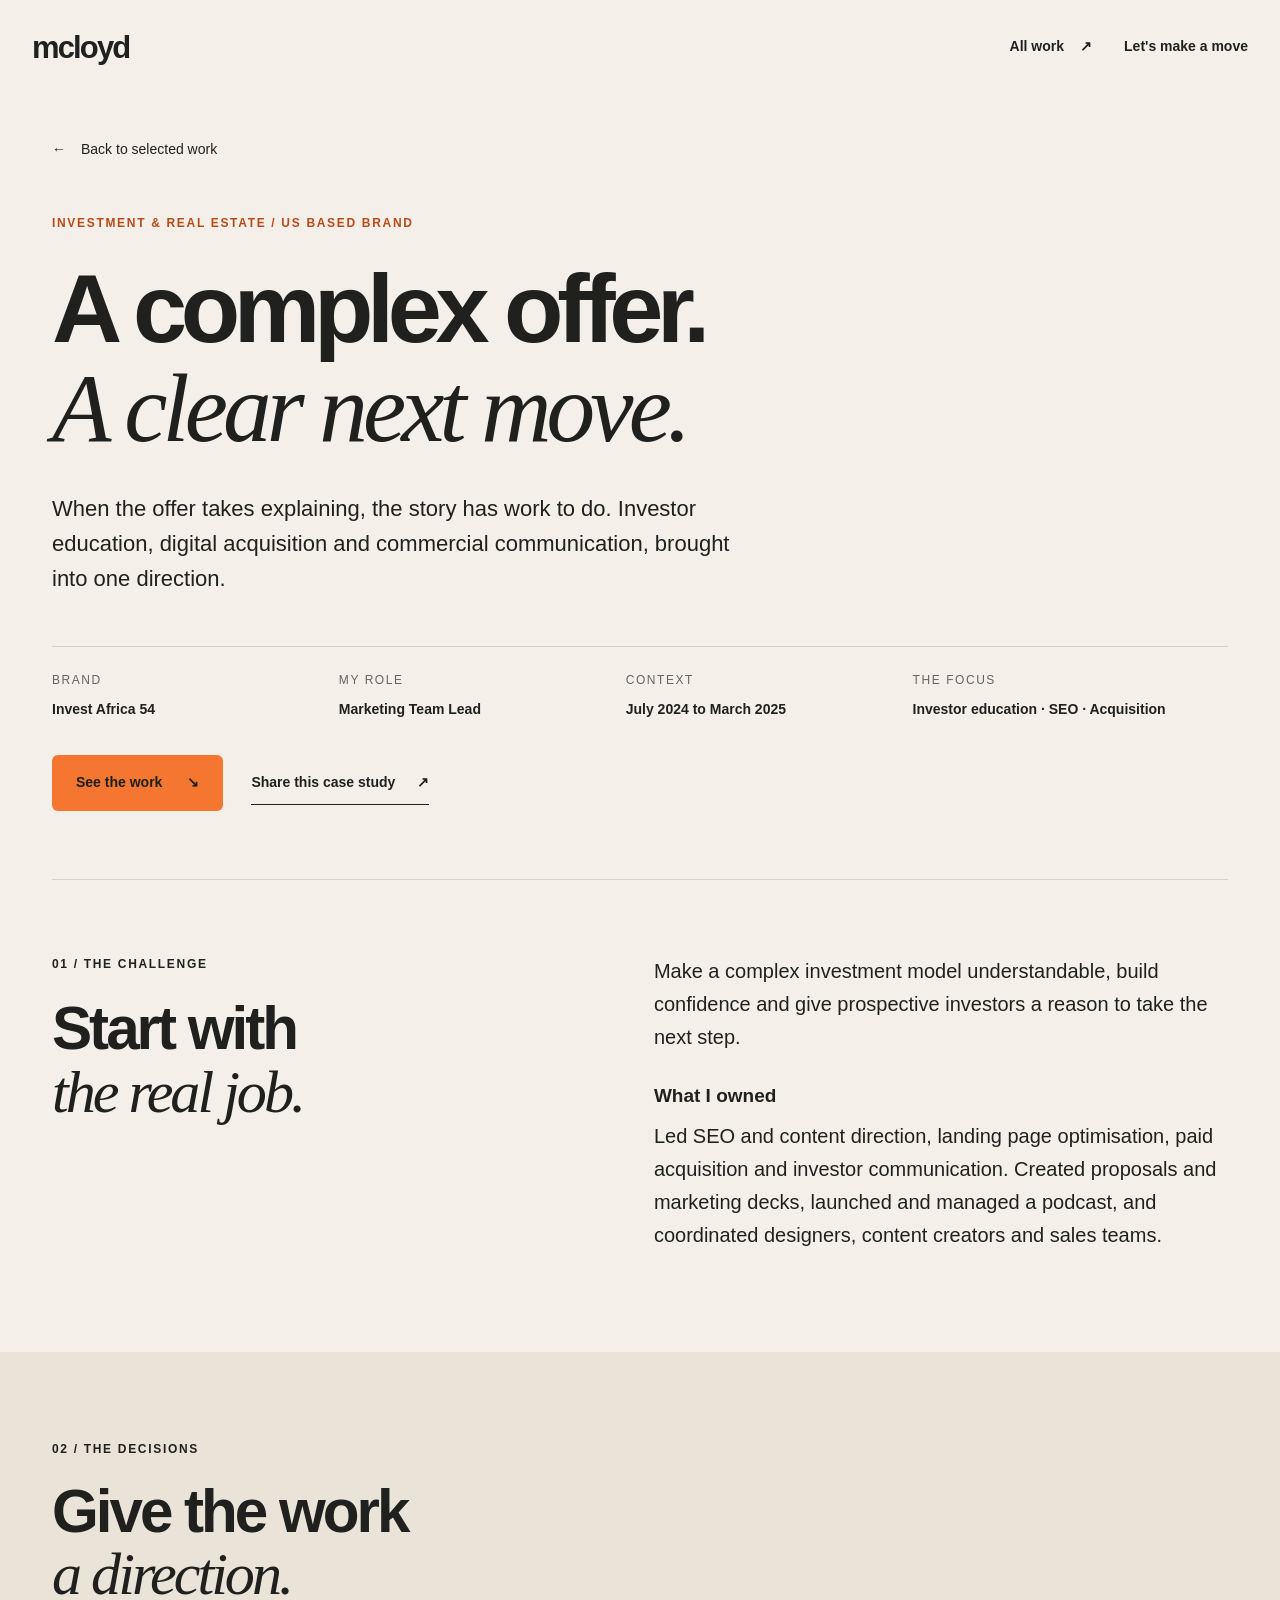
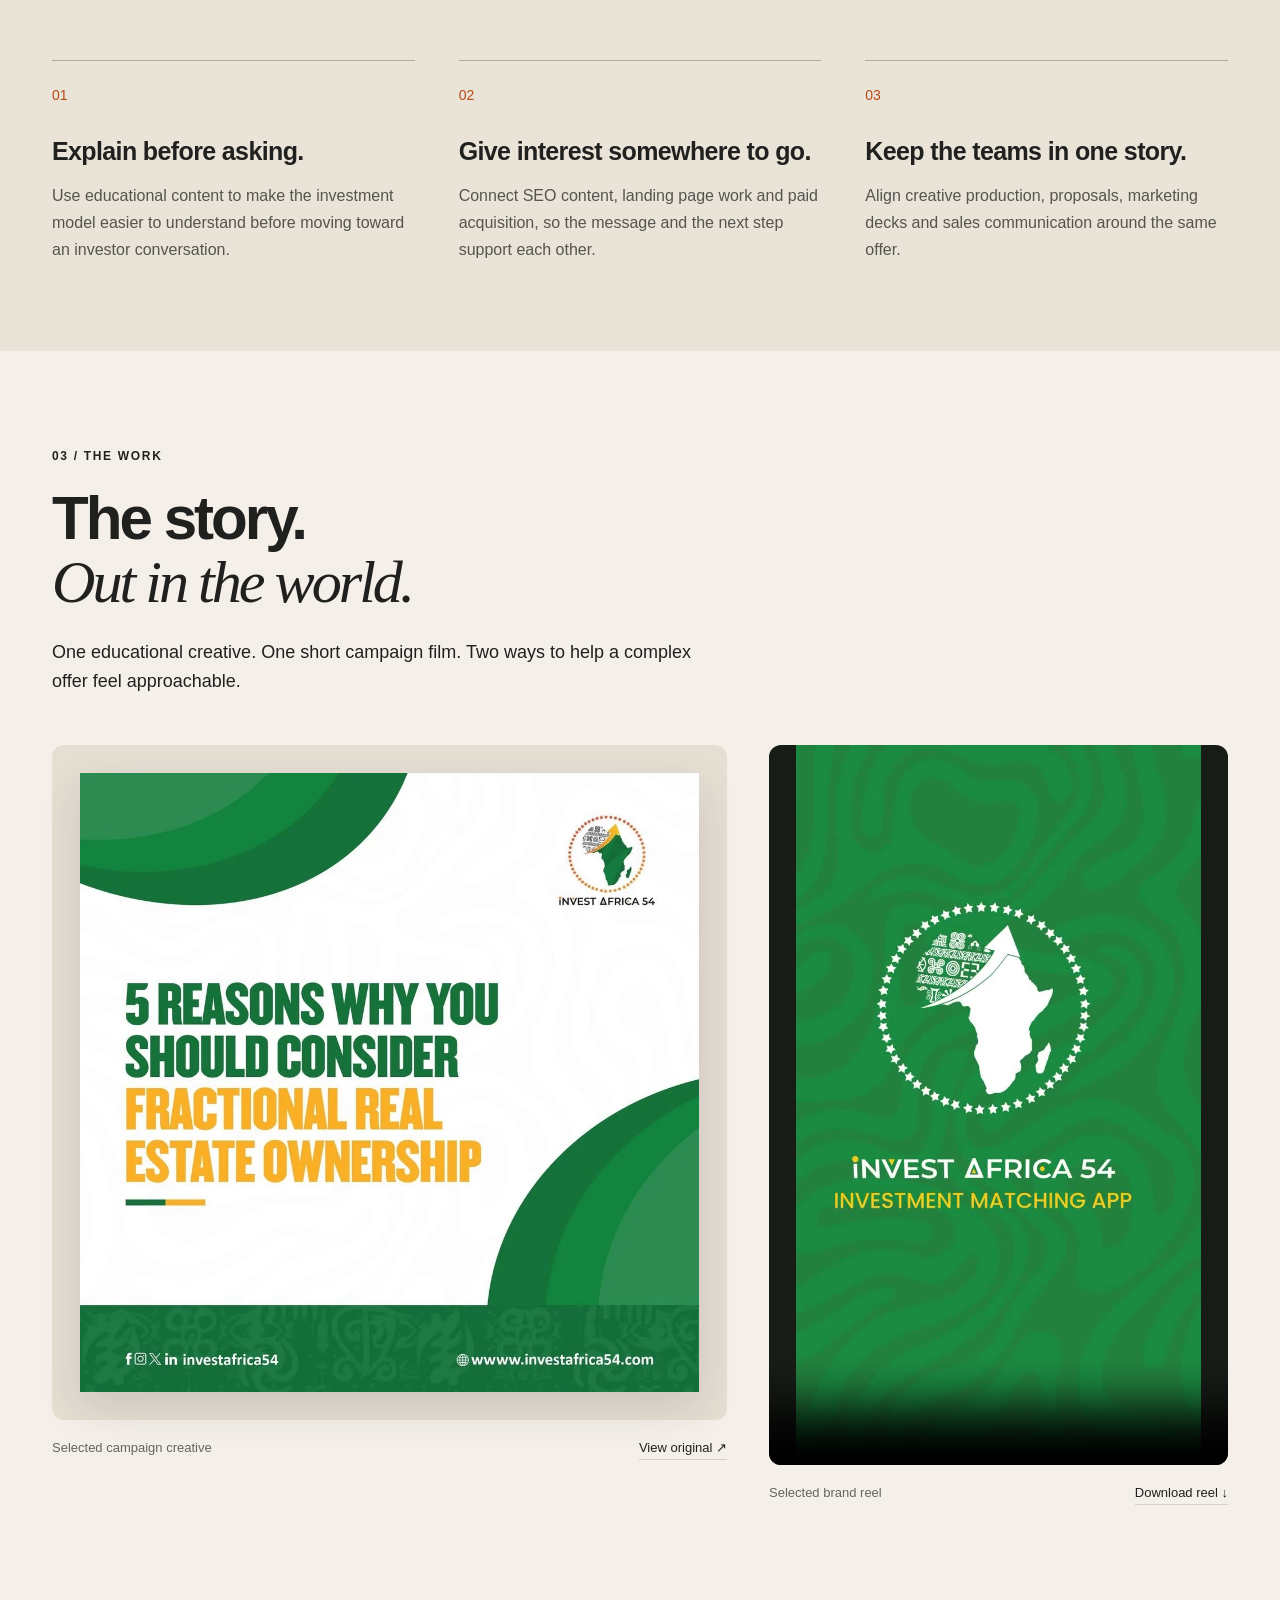
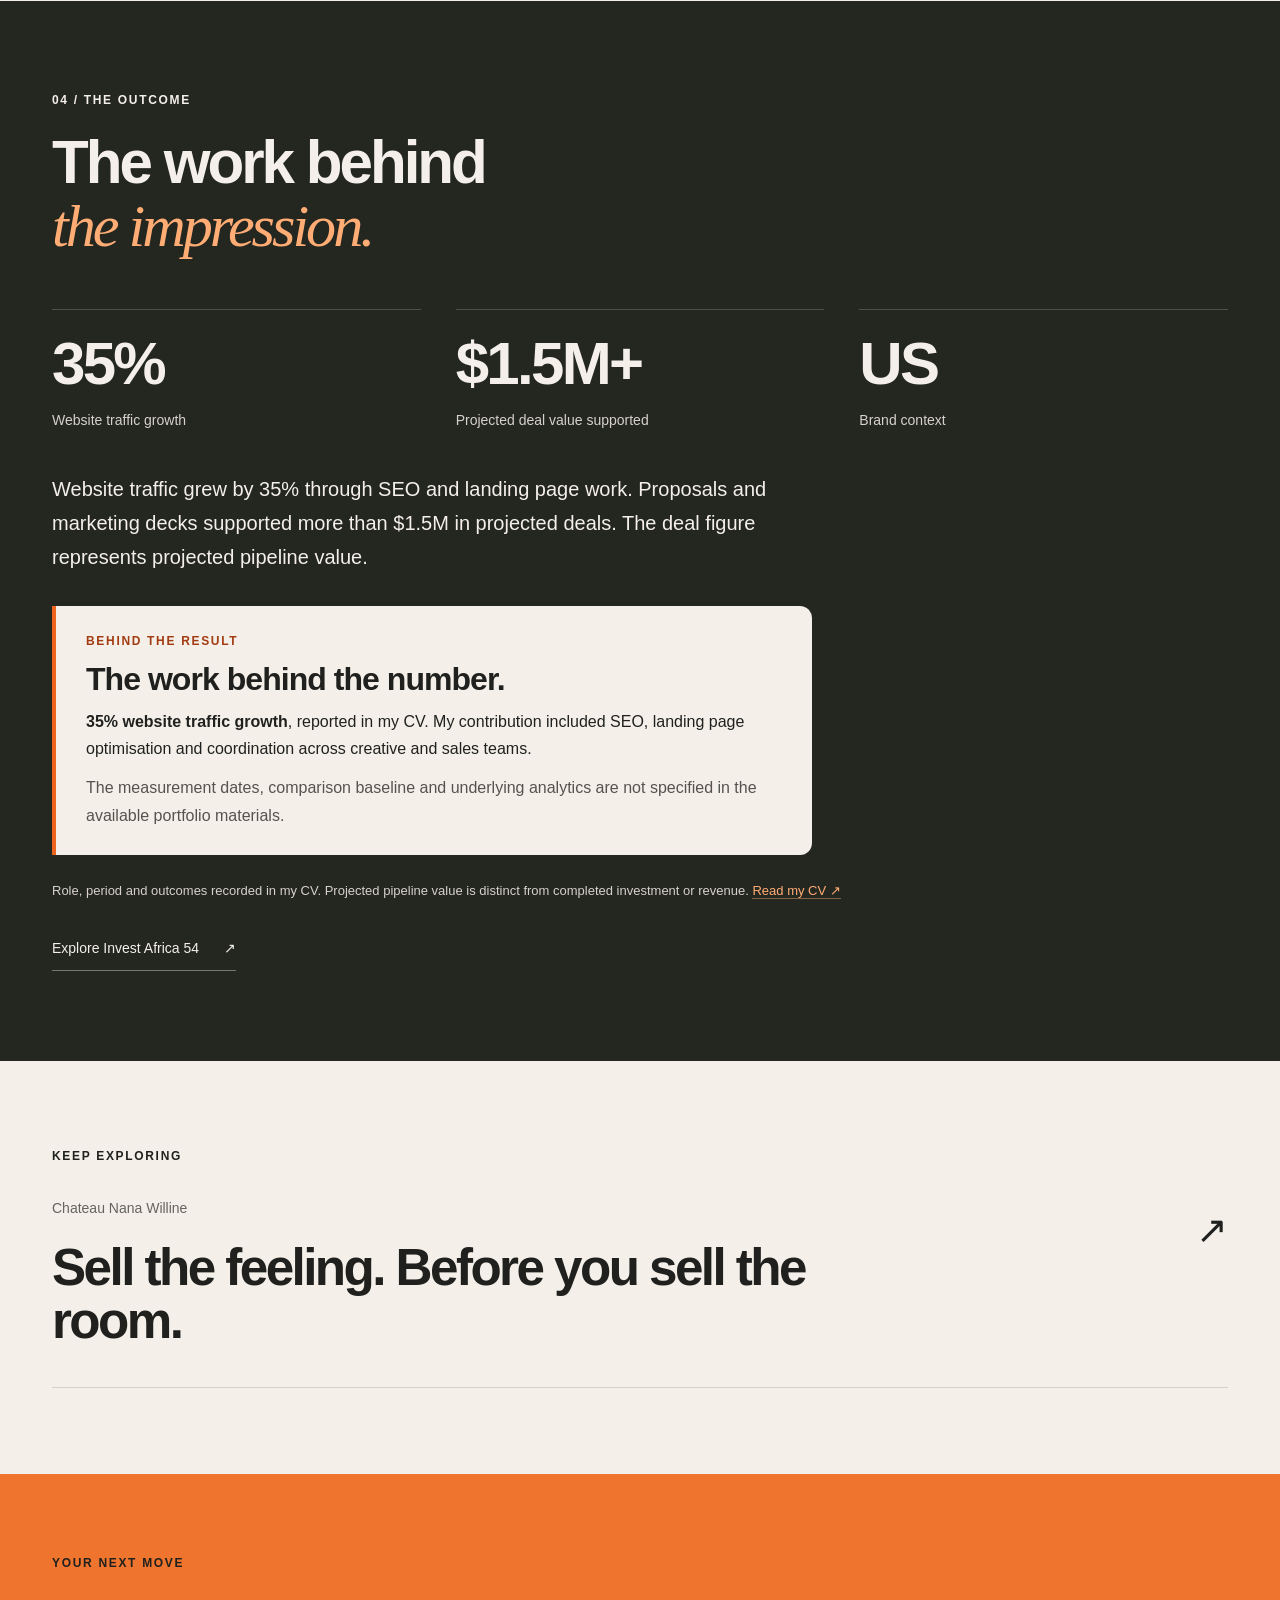
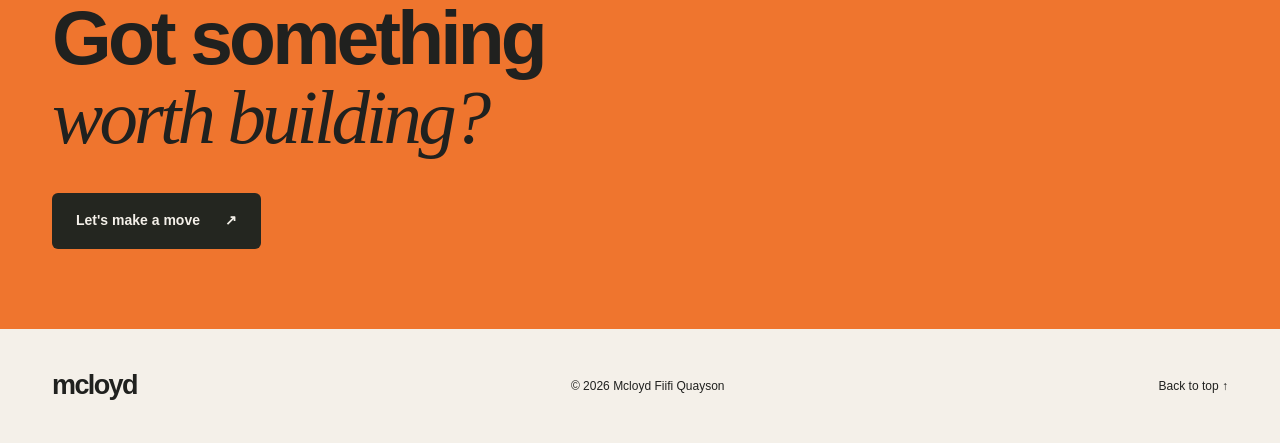
==== commit 91ea383c: "Add context for Invest Africa traffic result" ====
--- a/work/invest-africa-54/index.html
+++ b/work/invest-africa-54/index.html
@@ -5,7 +5,7 @@
 <meta name="description" content="When the offer takes explaining, the story has work to do. Investor education, digital acquisition and commercial communication, brought into one direction."><link rel="canonical" href="https://mfquayson.github.io/Portfolio/work/invest-africa-54/">
 <meta property="og:type" content="website"><meta property="og:title" content="Invest Africa 54 | Mcloyd Fiifi Quayson"><meta property="og:description" content="When the offer takes explaining, the story has work to do. Investor education, digital acquisition and commercial communication, brought into one direction."><meta property="og:url" content="https://mfquayson.github.io/Portfolio/work/invest-africa-54/"><meta property="og:site_name" content="Mcloyd Fiifi Quayson Portfolio"><meta property="og:image" content="https://mfquayson.github.io/Portfolio/assets/mcloyd-social-preview.jpg"><meta property="og:image:type" content="image/jpeg"><meta property="og:image:width" content="1200"><meta property="og:image:height" content="630"><meta property="og:image:alt" content="Mcloyd Fiifi Quayson, marketing leader, brand strategist and storyteller.">
 <meta name="twitter:card" content="summary_large_image"><meta name="twitter:title" content="Invest Africa 54 | Mcloyd Fiifi Quayson"><meta name="twitter:description" content="When the offer takes explaining, the story has work to do. Investor education, digital acquisition and commercial communication, brought into one direction."><meta name="twitter:image" content="https://mfquayson.github.io/Portfolio/assets/mcloyd-social-preview.jpg"><meta name="twitter:image:alt" content="Mcloyd Fiifi Quayson, marketing leader, brand strategist and storyteller.">
-<link rel="icon" href="../../assets/favicon.svg" type="image/svg+xml"><link rel="stylesheet" href="../../style.css"><link rel="stylesheet" href="../../case-studies.css"><script src="../../case-study.js" defer></script>
+<link rel="icon" href="../../assets/favicon.svg" type="image/svg+xml"><link rel="stylesheet" href="../../style.css"><link rel="stylesheet" href="../../case-studies.css?v=20261027"><script src="../../case-study.js" defer></script>
 <script type="application/ld+json">{"@context": "https://schema.org", "@type": "CreativeWork", "name": "Invest Africa 54 | Mcloyd Fiifi Quayson case study", "url": "https://mfquayson.github.io/Portfolio/work/invest-africa-54/", "description": "When the offer takes explaining, the story has work to do. Investor education, digital acquisition and commercial communication, brought into one direction.", "author": {"@type": "Person", "name": "Mcloyd Fiifi Quayson", "url": "https://mfquayson.github.io/Portfolio/"}, "image": "https://mfquayson.github.io/Portfolio/assets/invest.webp"}</script>
 </head><body class="case-page case-invest-africa-54">
 <a class="skip" href="#main">Skip to content</a>
@@ -15,7 +15,7 @@
 <section class="case-brief case-wrap" aria-labelledby="challenge-title"><div><p class="eyebrow">01 / The challenge</p><h2 id="challenge-title">Start with<br><em>the real job.</em></h2></div><div><p>Make a complex investment model understandable, build confidence and give prospective investors a reason to take the next step.</p><h3>What I owned</h3><p>Led SEO and content direction, landing page optimisation, paid acquisition and investor communication. Created proposals and marketing decks, launched and managed a podcast, and coordinated designers, content creators and sales teams.</p></div></section>
 <section class="case-direction"><div class="case-wrap"><div class="case-section-heading"><p class="eyebrow">02 / The decisions</p><h2>Give the work<br><em>a direction.</em></h2></div><div class="decision-grid"><article><span>01</span><h3>Explain before asking.</h3><p>Use educational content to make the investment model easier to understand before moving toward an investor conversation.</p></article><article><span>02</span><h3>Give interest somewhere to go.</h3><p>Connect SEO content, landing page work and paid acquisition, so the message and the next step support each other.</p></article><article><span>03</span><h3>Keep the teams in one story.</h3><p>Align creative production, proposals, marketing decks and sales communication around the same offer.</p></article></div></div></section>
 <section class="case-work case-wrap" id="selected-work" aria-labelledby="selected-work-title"><div class="case-section-heading"><p class="eyebrow">03 / The work</p><h2 id="selected-work-title">The story.<br><em>Out in the world.</em></h2><p>One educational creative. One short campaign film. Two ways to help a complex offer feel approachable.</p></div><div class="case-media-grid"><figure class="case-creative"><a href="../../assets/invest.webp" target="_blank" rel="noopener" aria-label="Open original Invest Africa 54 campaign creative"><img src="../../assets/invest.webp" alt="An Invest Africa 54 campaign creative explaining fractional property ownership" width="1080" height="1080" loading="lazy"></a><figcaption>Selected campaign creative <a href="../../assets/invest.webp" target="_blank" rel="noopener">View original <span aria-hidden="true">↗</span></a></figcaption></figure><figure class="case-film"><video controls playsinline preload="none" poster="../../assets/investFilm.jpg" aria-label="Invest Africa 54 campaign reel"><source src="../../assets/investFilm.mp4" type="video/mp4">Your browser cannot play this video. <a href="../../assets/investFilm.mp4">Open the reel</a>.</video><figcaption>Selected brand reel <a href="../../assets/investFilm.mp4" download>Download reel <span aria-hidden="true">↓</span></a></figcaption></figure></div></section>
-<section class="case-outcome"><div class="case-wrap"><p class="eyebrow">04 / The outcome</p><h2>The work behind<br><em>the impression.</em></h2><div class="case-stats"><div><strong>35%</strong><span>Website traffic growth</span></div><div><strong>$1.5M+</strong><span>Projected deal value supported</span></div><div><strong>US</strong><span>Brand context</span></div></div><p class="case-outcome-copy">Website traffic grew by 35% through SEO and landing page work. Proposals and marketing decks supported more than $1.5M in projected deals. The deal figure represents projected pipeline value.</p><p class="case-source">Role, period and outcomes recorded in my CV. Projected pipeline value is distinct from completed investment or revenue. <a href="../../assets/mcloyd-quayson-cv.pdf">Read my CV <span aria-hidden="true">↗</span></a></p><a class="case-brand-link" href="https://www.instagram.com/investafrica_54/" target="_blank" rel="noopener">Explore Invest Africa 54 <span aria-hidden="true">↗</span></a></div></section>
+<section class="case-outcome"><div class="case-wrap"><p class="eyebrow">04 / The outcome</p><h2>The work behind<br><em>the impression.</em></h2><div class="case-stats"><div><strong>35%</strong><span>Website traffic growth</span></div><div><strong>$1.5M+</strong><span>Projected deal value supported</span></div><div><strong>US</strong><span>Brand context</span></div></div><p class="case-outcome-copy">Website traffic grew by 35% through SEO and landing page work. Proposals and marketing decks supported more than $1.5M in projected deals. The deal figure represents projected pipeline value.</p><aside class="result-context" aria-labelledby="result-context-title"><p class="eyebrow">Behind the result</p><h3 id="result-context-title">The work behind the number.</h3><p><strong>35% website traffic growth</strong>, reported in my CV. My contribution included SEO, landing page optimisation and coordination across creative and sales teams.</p><p class="result-context-note">The measurement dates, comparison baseline and underlying analytics are not specified in the available portfolio materials.</p></aside><p class="case-source">Role, period and outcomes recorded in my CV. Projected pipeline value is distinct from completed investment or revenue. <a href="../../assets/mcloyd-quayson-cv.pdf">Read my CV <span aria-hidden="true">↗</span></a></p><a class="case-brand-link" href="https://www.instagram.com/investafrica_54/" target="_blank" rel="noopener">Explore Invest Africa 54 <span aria-hidden="true">↗</span></a></div></section>
 <section class="case-next case-wrap"><p class="eyebrow">Keep exploring</p><a href="../chateau-nana-willine/"><span>Chateau Nana Willine</span><h2>Sell the feeling. Before you sell the room.</h2><b aria-hidden="true">↗</b></a></section>
 <section class="case-contact"><div class="case-wrap"><p class="eyebrow">Your next move</p><h2>Got something<br><em>worth building?</em></h2><a class="button button-orange" href="../../index.html#contact">Let's make a move <span aria-hidden="true">↗</span></a></div></section>
 </main><footer class="case-footer case-wrap"><a class="wordmark" href="../../index.html">mcloyd</a><span>© 2026 Mcloyd Fiifi Quayson</span><a href="#main">Back to top ↑</a></footer>
--- a/case-studies.css
+++ b/case-studies.css
@@ -2,3 +2,6 @@
 @media(max-width:900px){.case-wrap{width:calc(100% - 64px)}.case-meta{grid-template-columns:1fr 1fr}.case-brief{gap:40px}.decision-grid{gap:25px}.case-media-grid{gap:25px}.case-intro{font-size:20px}.case-stats{gap:24px}}
 @media(max-width:680px){.case-wrap{width:calc(100% - 40px)}.case-header{width:calc(100% - 40px);height:82px;gap:18px}.case-header .wordmark{font-size:28px}.case-header nav{font-size:12px;gap:20px}.case-header nav a:last-child{display:none}.case-hero{padding-top:18px;padding-bottom:45px}.case-back{margin-bottom:26px;font-size:13px}.case-hero h1{font-size:clamp(44px,10.5vw,68px);margin:24px 0;letter-spacing:-.055em}.case-hero .eyebrow{font-size:11px;max-width:280px}.case-intro{font-size:18px}.case-meta{gap:24px 20px;margin-top:34px}.case-meta strong{font-size:13px}.case-actions{gap:18px;margin-top:27px}.case-share{font-size:13px}.case-page h2{font-size:42px}.case-brief{grid-template-columns:1fr;gap:28px;padding-top:45px;padding-bottom:55px}.case-brief>div:last-child>p{font-size:18px}.case-brief h3{margin-top:28px}.case-direction{padding-block:55px}.decision-grid{grid-template-columns:1fr;gap:32px;margin-top:35px}.decision-grid h3{font-size:24px;margin:20px 0 14px}.case-work{padding-block:55px}.case-media-grid{grid-template-columns:1fr;gap:36px;margin-top:32px}.case-creative>a{padding:20px}.case-film video{max-height:600px}.case-outcome{padding-block:58px}.case-stats{grid-template-columns:1fr;gap:25px;margin:35px 0}.case-stats strong{font-size:45px}.case-chateau-nana-willine .case-stats strong{font-size:34px}.case-outcome-copy{font-size:18px}.case-next{padding-block:55px}.case-next h2{font-size:35px}.case-next>a{padding-right:35px}.case-next b{font-size:30px}.case-contact{padding-block:60px}.case-contact h2{font-size:49px}.case-footer{gap:16px}.case-footer .wordmark{width:100%;font-size:28px}}
 .case-outcome a:focus-visible{outline-color:#ffc094}.case-contact a:focus-visible{outline-color:#242620}
+
+/* Invest Africa result context */
+.case-invest-africa-54 .result-context{margin-top:32px;max-width:760px;padding:26px 30px;border-left:4px solid #ed641d;background:#f4f0e9;color:#20211f;border-radius:0 12px 12px 0}.result-context .eyebrow{color:#a33b12}.result-context h3{font-size:clamp(24px,3vw,32px);letter-spacing:-.03em;margin:12px 0}.result-context p:not(.eyebrow){font-size:16px;line-height:1.7}.result-context-note{margin-top:12px;color:#56534e}@media(max-width:680px){.case-invest-africa-54 .result-context{padding:22px 20px;margin-top:25px}}
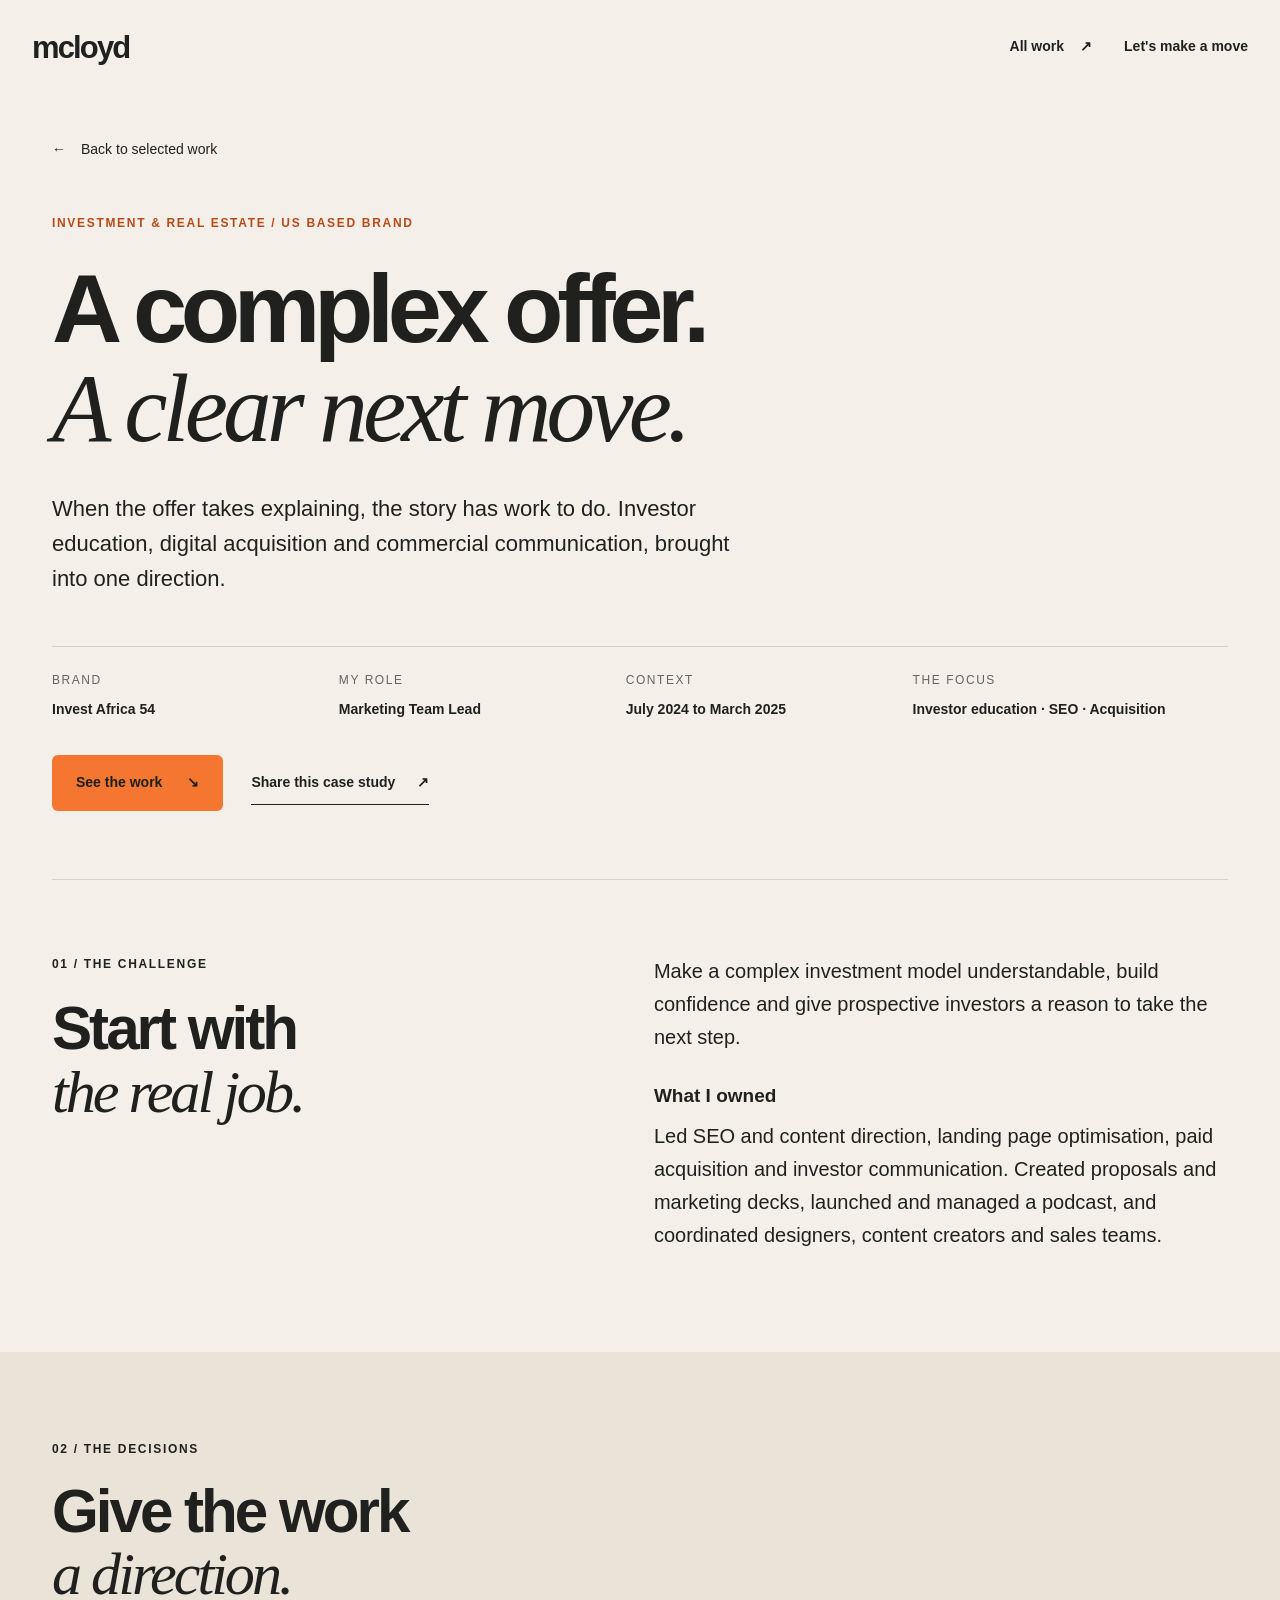
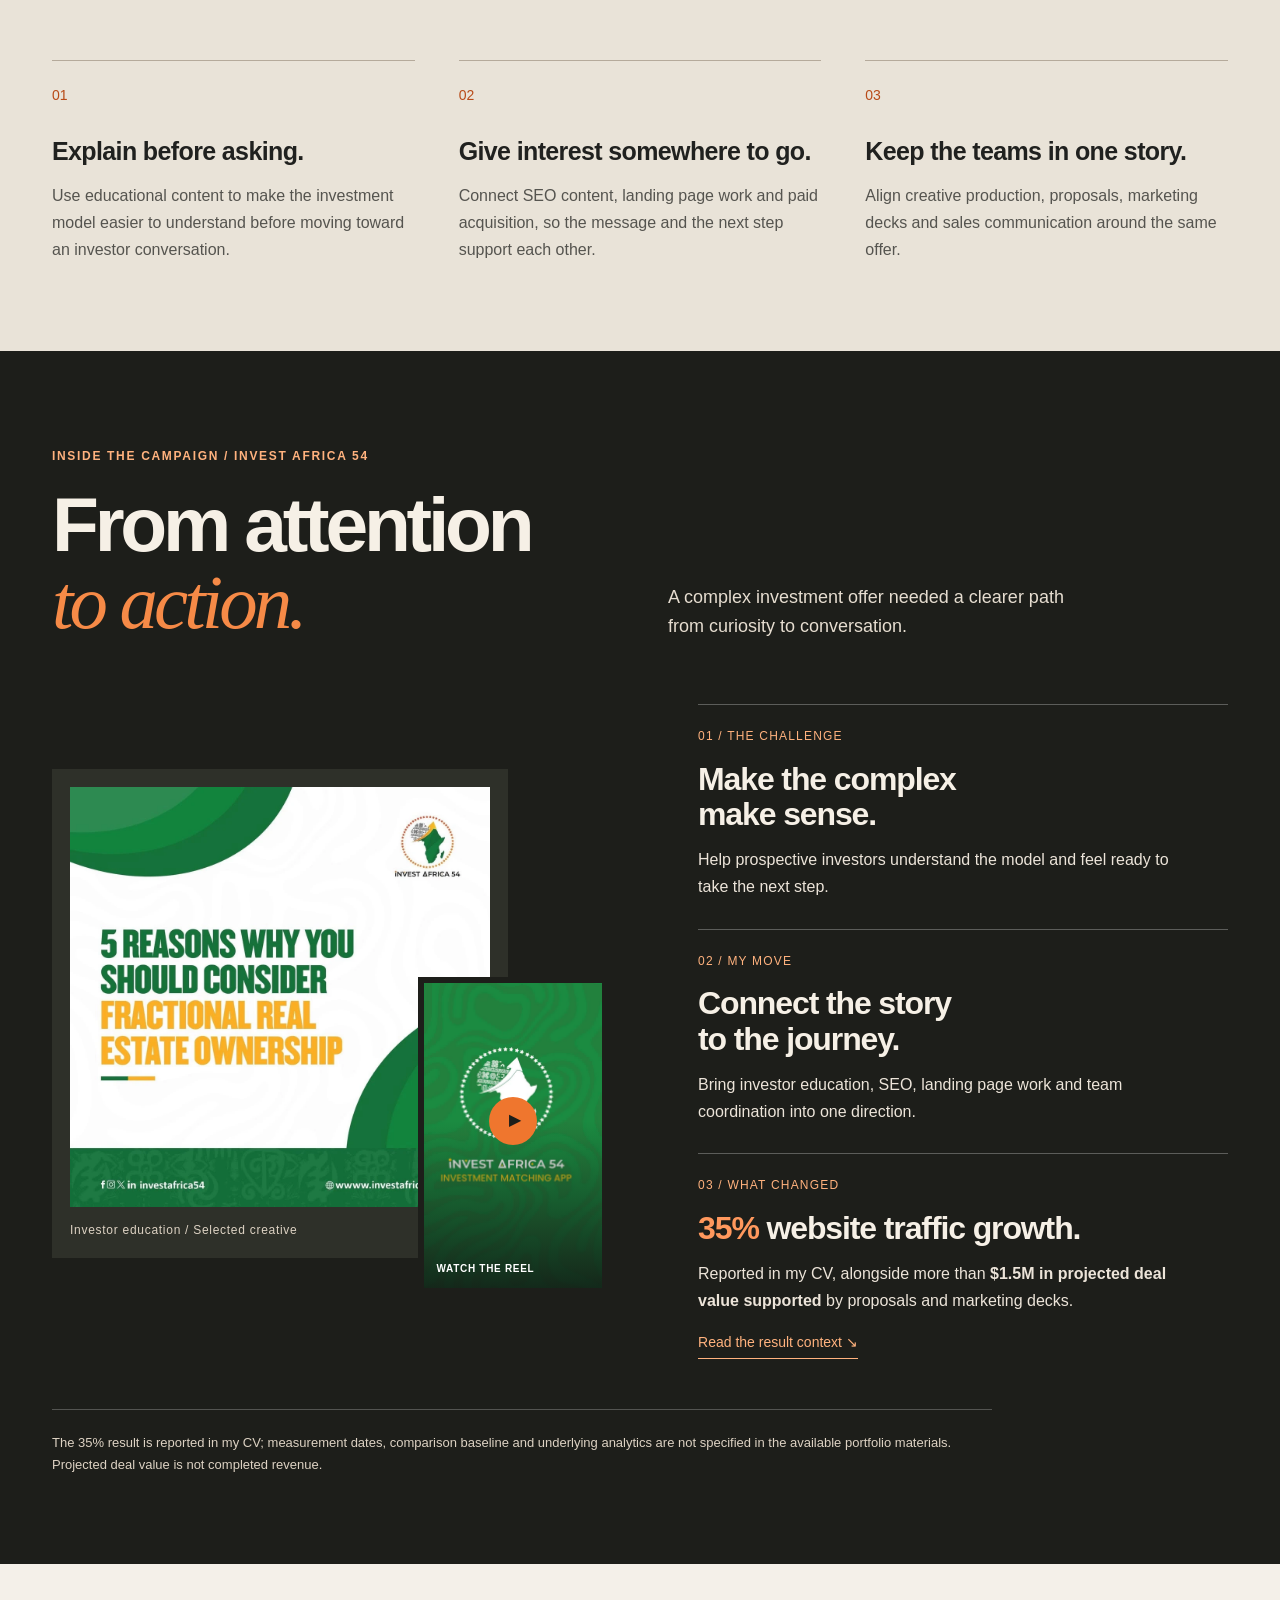
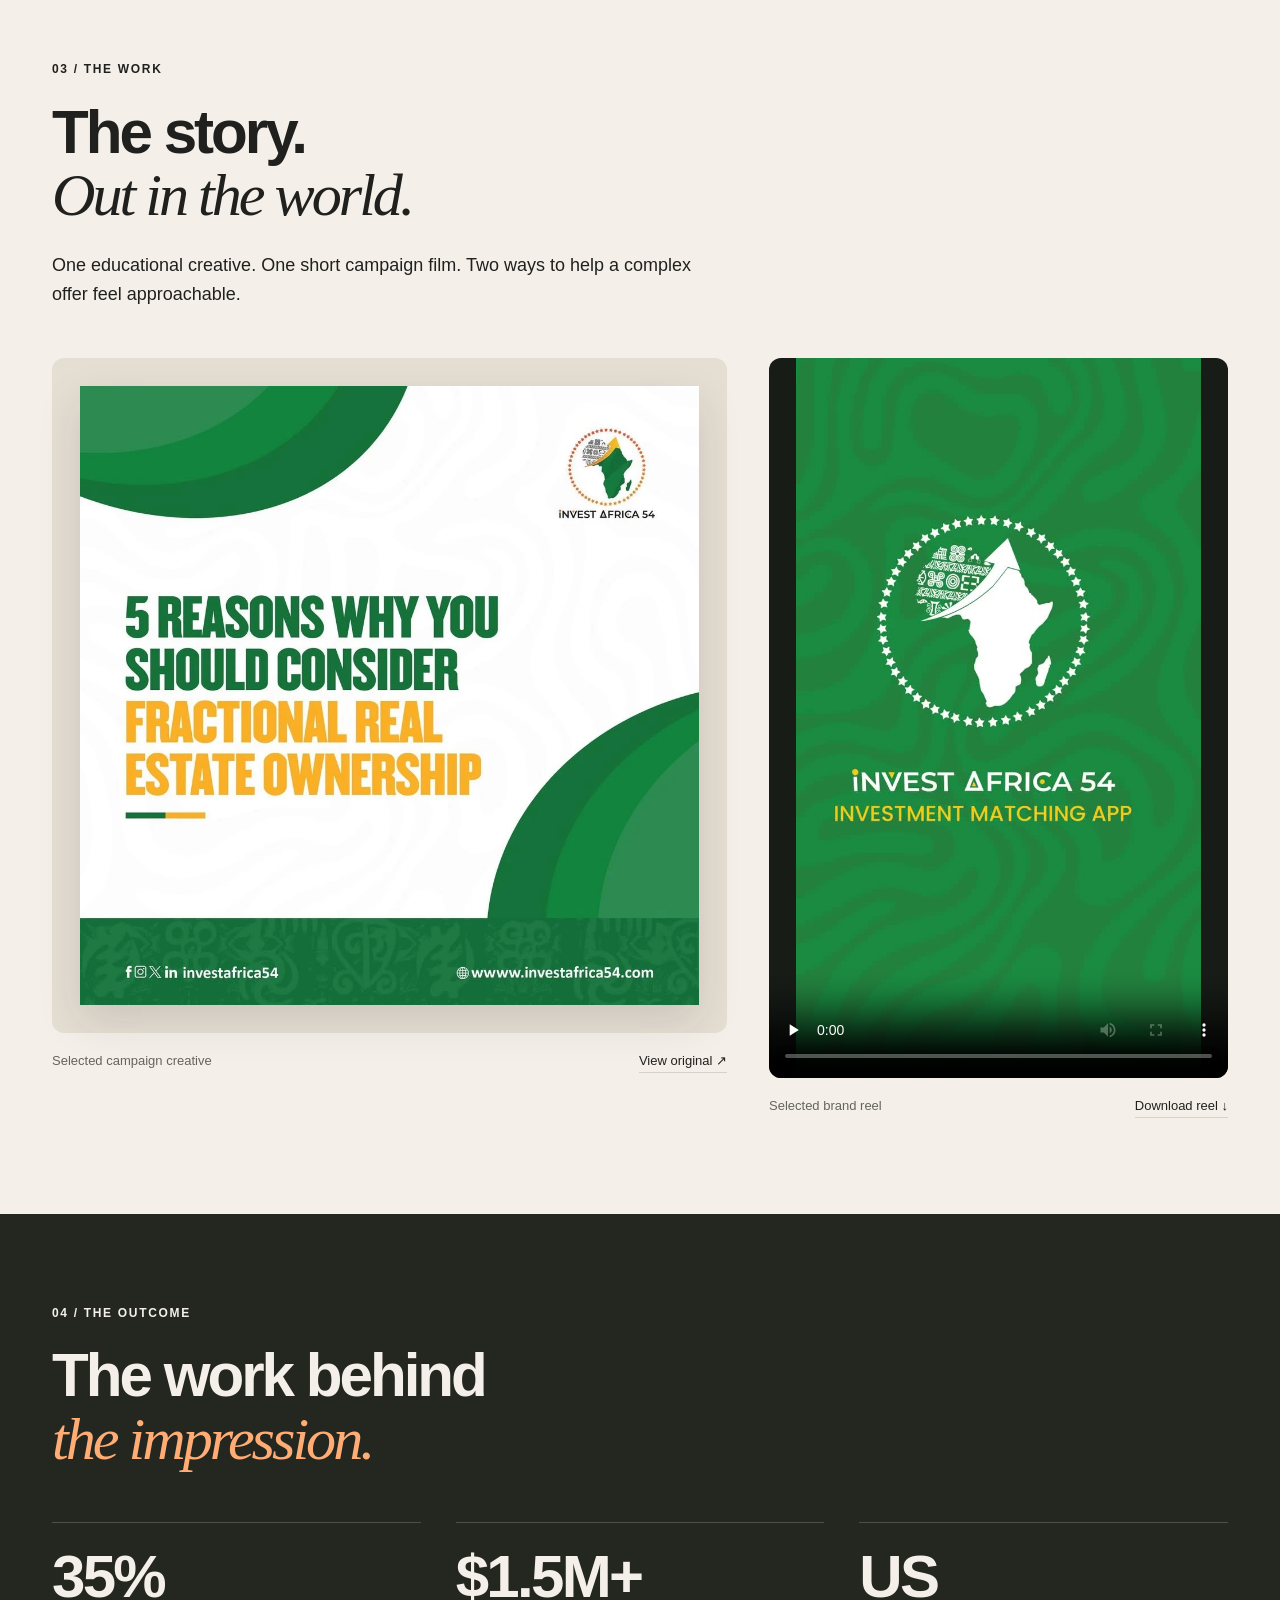
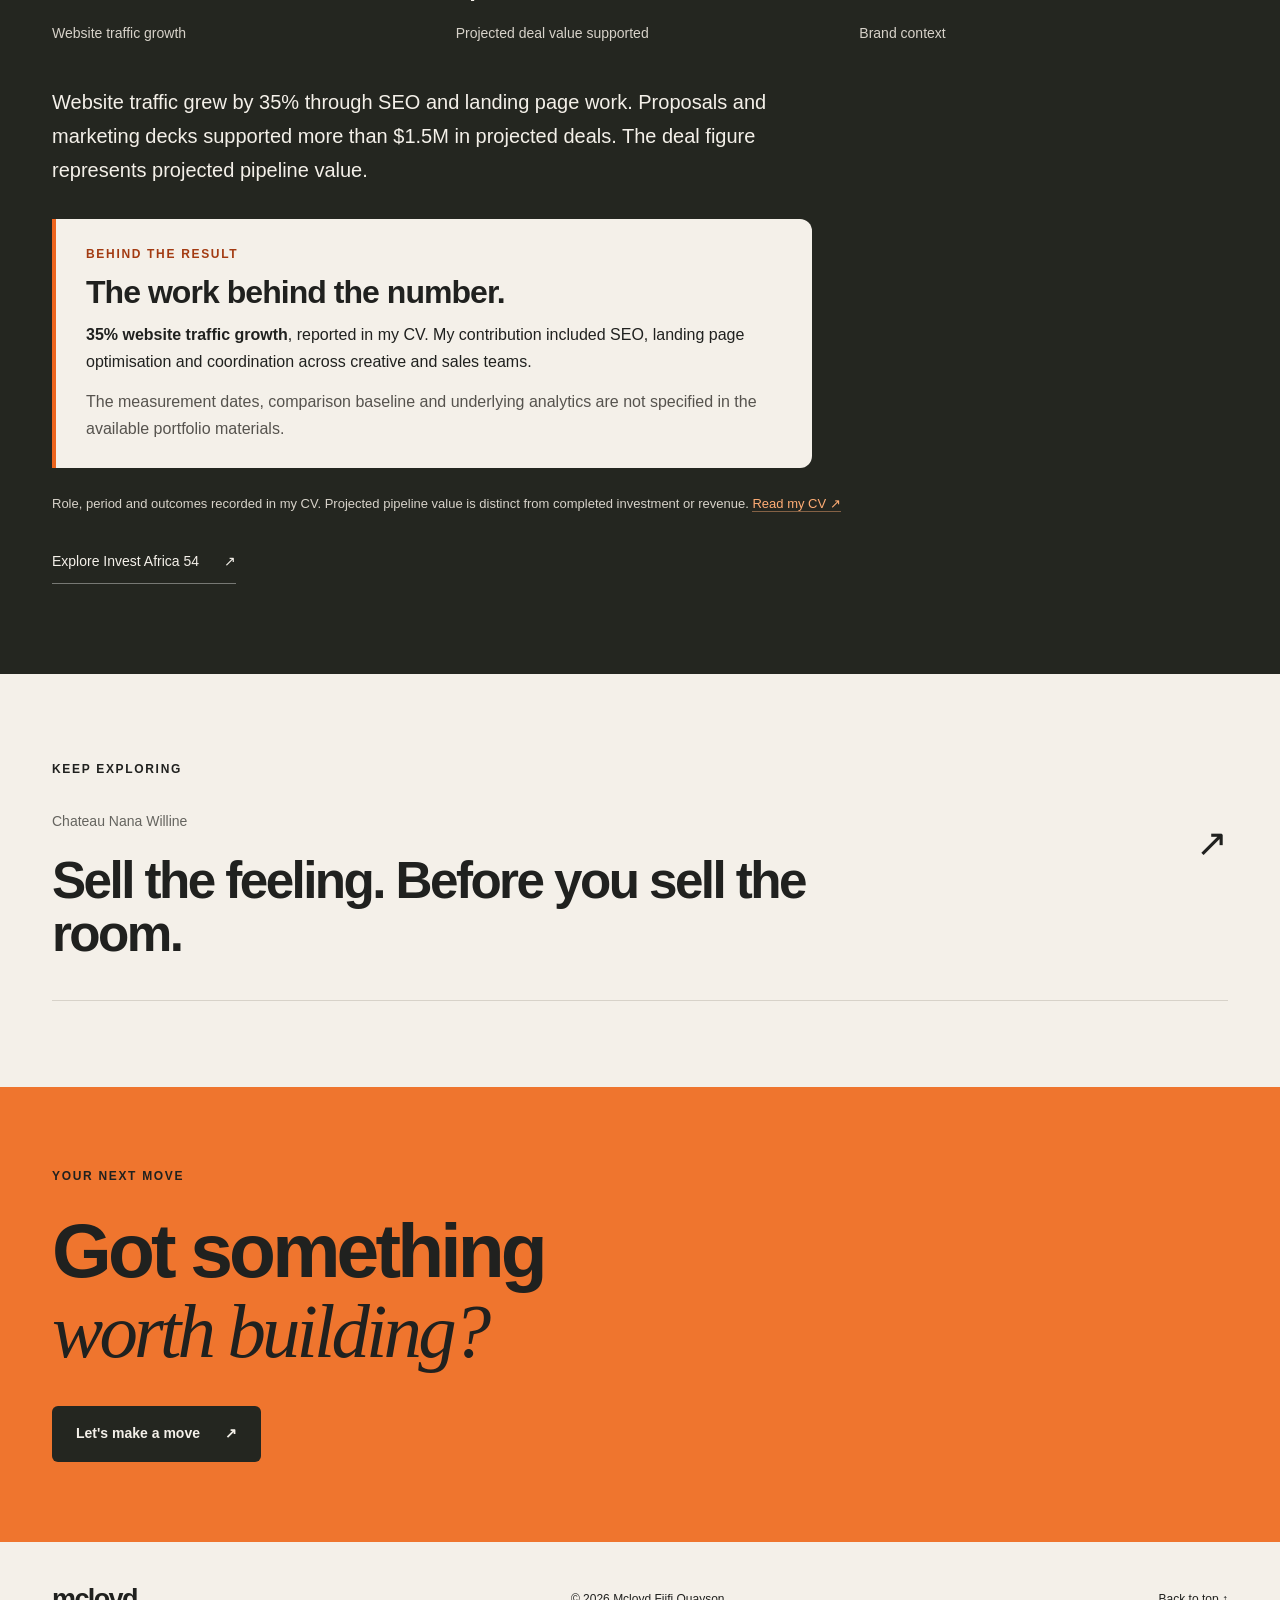
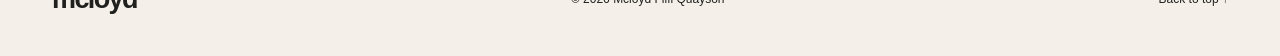
==== commit 23e26717: "Add Invest Africa campaign story" ====
--- a/work/invest-africa-54/index.html
+++ b/work/invest-africa-54/index.html
@@ -5,7 +5,7 @@
 <meta name="description" content="When the offer takes explaining, the story has work to do. Investor education, digital acquisition and commercial communication, brought into one direction."><link rel="canonical" href="https://mfquayson.github.io/Portfolio/work/invest-africa-54/">
 <meta property="og:type" content="website"><meta property="og:title" content="Invest Africa 54 | Mcloyd Fiifi Quayson"><meta property="og:description" content="When the offer takes explaining, the story has work to do. Investor education, digital acquisition and commercial communication, brought into one direction."><meta property="og:url" content="https://mfquayson.github.io/Portfolio/work/invest-africa-54/"><meta property="og:site_name" content="Mcloyd Fiifi Quayson Portfolio"><meta property="og:image" content="https://mfquayson.github.io/Portfolio/assets/mcloyd-social-preview.jpg"><meta property="og:image:type" content="image/jpeg"><meta property="og:image:width" content="1200"><meta property="og:image:height" content="630"><meta property="og:image:alt" content="Mcloyd Fiifi Quayson, marketing leader, brand strategist and storyteller.">
 <meta name="twitter:card" content="summary_large_image"><meta name="twitter:title" content="Invest Africa 54 | Mcloyd Fiifi Quayson"><meta name="twitter:description" content="When the offer takes explaining, the story has work to do. Investor education, digital acquisition and commercial communication, brought into one direction."><meta name="twitter:image" content="https://mfquayson.github.io/Portfolio/assets/mcloyd-social-preview.jpg"><meta name="twitter:image:alt" content="Mcloyd Fiifi Quayson, marketing leader, brand strategist and storyteller.">
-<link rel="icon" href="../../assets/favicon.svg" type="image/svg+xml"><link rel="stylesheet" href="../../style.css"><link rel="stylesheet" href="../../case-studies.css?v=20261027"><script src="../../case-study.js" defer></script>
+<link rel="icon" href="../../assets/favicon.svg" type="image/svg+xml"><link rel="stylesheet" href="../../style.css"><link rel="stylesheet" href="../../case-studies.css?v=20261027"><link rel="stylesheet" href="../../invest-story.css?v=20261109"><script src="../../case-study.js" defer></script><script src="../../invest-story.js?v=20261109" defer></script>
 <script type="application/ld+json">{"@context": "https://schema.org", "@type": "CreativeWork", "name": "Invest Africa 54 | Mcloyd Fiifi Quayson case study", "url": "https://mfquayson.github.io/Portfolio/work/invest-africa-54/", "description": "When the offer takes explaining, the story has work to do. Investor education, digital acquisition and commercial communication, brought into one direction.", "author": {"@type": "Person", "name": "Mcloyd Fiifi Quayson", "url": "https://mfquayson.github.io/Portfolio/"}, "image": "https://mfquayson.github.io/Portfolio/assets/invest.webp"}</script>
 </head><body class="case-page case-invest-africa-54">
 <a class="skip" href="#main">Skip to content</a>
@@ -14,7 +14,8 @@
 <section class="case-hero"><div class="case-wrap"><a class="case-back" href="../../index.html#work"><span aria-hidden="true">←</span> Back to selected work</a><p class="eyebrow">Investment &amp; real estate / US based brand</p><h1>A complex offer.<br><em>A clear next move.</em></h1><p class="case-intro">When the offer takes explaining, the story has work to do. Investor education, digital acquisition and commercial communication, brought into one direction.</p><div class="case-meta"><div><span>Brand</span><strong>Invest Africa 54</strong></div><div><span>My role</span><strong>Marketing Team Lead</strong></div><div><span>Context</span><strong>July 2024 to March 2025</strong></div><div><span>The focus</span><strong>Investor education · SEO · Acquisition</strong></div></div><div class="case-actions"><a class="button button-orange" href="#selected-work">See the work <span aria-hidden="true">↘</span></a><button class="case-share" data-share-url="https://mfquayson.github.io/Portfolio/work/invest-africa-54/">Share this case study <span aria-hidden="true">↗</span></button><span class="share-status" role="status"></span></div></div></section>
 <section class="case-brief case-wrap" aria-labelledby="challenge-title"><div><p class="eyebrow">01 / The challenge</p><h2 id="challenge-title">Start with<br><em>the real job.</em></h2></div><div><p>Make a complex investment model understandable, build confidence and give prospective investors a reason to take the next step.</p><h3>What I owned</h3><p>Led SEO and content direction, landing page optimisation, paid acquisition and investor communication. Created proposals and marketing decks, launched and managed a podcast, and coordinated designers, content creators and sales teams.</p></div></section>
 <section class="case-direction"><div class="case-wrap"><div class="case-section-heading"><p class="eyebrow">02 / The decisions</p><h2>Give the work<br><em>a direction.</em></h2></div><div class="decision-grid"><article><span>01</span><h3>Explain before asking.</h3><p>Use educational content to make the investment model easier to understand before moving toward an investor conversation.</p></article><article><span>02</span><h3>Give interest somewhere to go.</h3><p>Connect SEO content, landing page work and paid acquisition, so the message and the next step support each other.</p></article><article><span>03</span><h3>Keep the teams in one story.</h3><p>Align creative production, proposals, marketing decks and sales communication around the same offer.</p></article></div></div></section>
-<section class="case-work case-wrap" id="selected-work" aria-labelledby="selected-work-title"><div class="case-section-heading"><p class="eyebrow">03 / The work</p><h2 id="selected-work-title">The story.<br><em>Out in the world.</em></h2><p>One educational creative. One short campaign film. Two ways to help a complex offer feel approachable.</p></div><div class="case-media-grid"><figure class="case-creative"><a href="../../assets/invest.webp" target="_blank" rel="noopener" aria-label="Open original Invest Africa 54 campaign creative"><img src="../../assets/invest.webp" alt="An Invest Africa 54 campaign creative explaining fractional property ownership" width="1080" height="1080" loading="lazy"></a><figcaption>Selected campaign creative <a href="../../assets/invest.webp" target="_blank" rel="noopener">View original <span aria-hidden="true">↗</span></a></figcaption></figure><figure class="case-film"><video controls playsinline preload="none" poster="../../assets/investFilm.jpg" aria-label="Invest Africa 54 campaign reel"><source src="../../assets/investFilm.mp4" type="video/mp4">Your browser cannot play this video. <a href="../../assets/investFilm.mp4">Open the reel</a>.</video><figcaption>Selected brand reel <a href="../../assets/investFilm.mp4" download>Download reel <span aria-hidden="true">↓</span></a></figcaption></figure></div></section>
+<section class="invest-story" aria-labelledby="invest-story-title"><div class="case-wrap"><div class="invest-story-header"><p class="eyebrow">Inside the campaign / Invest Africa 54</p><h2 id="invest-story-title">From attention<br><em>to action.</em></h2><p>A complex investment offer needed a clearer path from curiosity to conversation.</p></div><div class="invest-story-layout"><div class="invest-story-visual" data-story-reveal><figure class="invest-story-creative"><img src="../../assets/invest.webp" alt="Invest Africa 54 educational creative explaining fractional property ownership" width="1080" height="1080" loading="lazy"><figcaption>Investor education / Selected creative</figcaption></figure><a class="invest-story-film" href="#invest-film" aria-label="Go to the Invest Africa campaign reel"><img src="../../assets/investFilm.jpg" alt="" width="720" height="1280" loading="lazy"><span aria-hidden="true">▶</span><small>WATCH THE REEL</small></a></div><div class="invest-story-steps"><article data-story-step><span>01 / The challenge</span><h3>Make the complex<br>make sense.</h3><p>Help prospective investors understand the model and feel ready to take the next step.</p></article><article data-story-step><span>02 / My move</span><h3>Connect the story<br>to the journey.</h3><p>Bring investor education, SEO, landing page work and team coordination into one direction.</p></article><article data-story-step><span>03 / What changed</span><h3><strong>35%</strong> website traffic growth.</h3><p>Reported in my CV, alongside more than <strong>$1.5M in projected deal value supported</strong> by proposals and marketing decks.</p><a href="#result-context-title">Read the result context <span aria-hidden="true">↘</span></a></article></div></div><p class="invest-story-note">The 35% result is reported in my CV; measurement dates, comparison baseline and underlying analytics are not specified in the available portfolio materials. Projected deal value is not completed revenue.</p></div></section>
+<section class="case-work case-wrap" id="selected-work" aria-labelledby="selected-work-title"><div class="case-section-heading"><p class="eyebrow">03 / The work</p><h2 id="selected-work-title">The story.<br><em>Out in the world.</em></h2><p>One educational creative. One short campaign film. Two ways to help a complex offer feel approachable.</p></div><div class="case-media-grid"><figure class="case-creative"><a href="../../assets/invest.webp" target="_blank" rel="noopener" aria-label="Open original Invest Africa 54 campaign creative"><img src="../../assets/invest.webp" alt="An Invest Africa 54 campaign creative explaining fractional property ownership" width="1080" height="1080" loading="lazy"></a><figcaption>Selected campaign creative <a href="../../assets/invest.webp" target="_blank" rel="noopener">View original <span aria-hidden="true">↗</span></a></figcaption></figure><figure class="case-film"><video id="invest-film" controls playsinline preload="none" poster="../../assets/investFilm.jpg" aria-label="Invest Africa 54 campaign reel"><source src="../../assets/investFilm.mp4" type="video/mp4">Your browser cannot play this video. <a href="../../assets/investFilm.mp4">Open the reel</a>.</video><figcaption>Selected brand reel <a href="../../assets/investFilm.mp4" download>Download reel <span aria-hidden="true">↓</span></a></figcaption></figure></div></section>
 <section class="case-outcome"><div class="case-wrap"><p class="eyebrow">04 / The outcome</p><h2>The work behind<br><em>the impression.</em></h2><div class="case-stats"><div><strong>35%</strong><span>Website traffic growth</span></div><div><strong>$1.5M+</strong><span>Projected deal value supported</span></div><div><strong>US</strong><span>Brand context</span></div></div><p class="case-outcome-copy">Website traffic grew by 35% through SEO and landing page work. Proposals and marketing decks supported more than $1.5M in projected deals. The deal figure represents projected pipeline value.</p><aside class="result-context" aria-labelledby="result-context-title"><p class="eyebrow">Behind the result</p><h3 id="result-context-title">The work behind the number.</h3><p><strong>35% website traffic growth</strong>, reported in my CV. My contribution included SEO, landing page optimisation and coordination across creative and sales teams.</p><p class="result-context-note">The measurement dates, comparison baseline and underlying analytics are not specified in the available portfolio materials.</p></aside><p class="case-source">Role, period and outcomes recorded in my CV. Projected pipeline value is distinct from completed investment or revenue. <a href="../../assets/mcloyd-quayson-cv.pdf">Read my CV <span aria-hidden="true">↗</span></a></p><a class="case-brand-link" href="https://www.instagram.com/investafrica_54/" target="_blank" rel="noopener">Explore Invest Africa 54 <span aria-hidden="true">↗</span></a></div></section>
 <section class="case-next case-wrap"><p class="eyebrow">Keep exploring</p><a href="../chateau-nana-willine/"><span>Chateau Nana Willine</span><h2>Sell the feeling. Before you sell the room.</h2><b aria-hidden="true">↗</b></a></section>
 <section class="case-contact"><div class="case-wrap"><p class="eyebrow">Your next move</p><h2>Got something<br><em>worth building?</em></h2><a class="button button-orange" href="../../index.html#contact">Let's make a move <span aria-hidden="true">↗</span></a></div></section>
--- a/invest-story.css
+++ b/invest-story.css
@@ -0,0 +1,4 @@
+/* Invest Africa: the strategy, the work, and the result. */
+.invest-story{background:#1d1e1a;color:#f6f0e6;padding:96px 0 88px;overflow:hidden}.invest-story-header{display:grid;grid-template-columns:1fr 1fr;align-items:end;gap:20px 56px}.invest-story-header .eyebrow{grid-column:1/-1;color:#ffb27e}.case-page .invest-story h2{font-size:clamp(48px,6vw,82px);line-height:1;letter-spacing:-.055em;margin:0}.invest-story h2 em{color:#f68a47}.invest-story-header>p:last-child{max-width:430px;color:#e6ddd0;font-size:18px;line-height:1.65}.invest-story-layout{display:grid;grid-template-columns:1.05fr 1fr;gap:clamp(45px,7vw,100px);align-items:center;margin-top:62px}.invest-story-visual{position:relative;padding:0 18% 36px 0}.invest-story-creative{margin:0;background:#2e3029;padding:18px}.invest-story-creative img{display:block;width:100%;height:auto}.invest-story-creative figcaption{font-size:12px;letter-spacing:.06em;color:#ddd2c3;margin-top:14px}.invest-story-film{position:absolute;right:0;bottom:0;width:36%;max-width:190px;aspect-ratio:9/15;display:block;overflow:hidden;border:6px solid #1d1e1a;background:#111;color:white}.invest-story-film img{width:100%;height:100%;object-fit:cover}.invest-story-film:after{content:'';position:absolute;inset:45% 0 0;background:linear-gradient(transparent,#111c)}.invest-story-film>span{position:absolute;z-index:1;top:45%;left:50%;translate:-50% -50%;width:48px;height:48px;background:#ef762e;color:#1d1e1a;border-radius:50%;display:grid;place-items:center;padding-left:3px}.invest-story-film small{position:absolute;z-index:1;left:12px;bottom:12px;right:8px;font-size:10px;font-weight:700;letter-spacing:.07em}.invest-story-film:focus-visible{outline:3px solid #ffb27e;outline-offset:4px}.invest-story-steps{display:grid;gap:28px}.invest-story-steps article{border-top:1px solid #ffffff48;padding-top:18px}.invest-story-steps article>span{font-size:12px;letter-spacing:.1em;text-transform:uppercase;color:#ffb27e}.invest-story-steps h3{font-size:clamp(24px,2.5vw,35px);letter-spacing:-.035em;line-height:1.1;margin:14px 0}.invest-story-steps h3 strong{color:#ff985d}.invest-story-steps p{font-size:16px;line-height:1.7;color:#ece4d9;max-width:480px}.invest-story-steps a{display:inline-block;color:#ffb27e;margin-top:12px;border-bottom:1px solid currentColor;padding:5px 0;font-size:14px}.invest-story-steps a:focus-visible{outline:3px solid #ffb27e;outline-offset:4px}.invest-story-note{max-width:940px;border-top:1px solid #ffffff3d;margin-top:50px;padding-top:22px;color:#ddd2c3;font-size:13px;line-height:1.7}#invest-film{scroll-margin-top:25px}
+@media (prefers-reduced-motion:no-preference){.invest-story.is-motion-ready [data-story-reveal],.invest-story.is-motion-ready [data-story-step]{opacity:0;transform:translateY(20px)}.invest-story.is-visible [data-story-reveal]{animation:invest-rise .6s ease-out both}.invest-story.is-visible [data-story-step]{animation:invest-rise .45s ease-out both}.invest-story.is-visible [data-story-step]:nth-child(1){animation-delay:.15s}.invest-story.is-visible [data-story-step]:nth-child(2){animation-delay:.3s}.invest-story.is-visible [data-story-step]:nth-child(3){animation-delay:.45s}@keyframes invest-rise{to{opacity:1;transform:translateY(0)}}}
+@media(max-width:760px){.invest-story{padding:62px 0}.invest-story-header{grid-template-columns:1fr;gap:20px}.invest-story-header .eyebrow{grid-column:auto}.case-page .invest-story h2{font-size:clamp(43px,10vw,62px)}.invest-story-header>p:last-child{font-size:16px}.invest-story-layout{grid-template-columns:1fr;gap:42px;margin-top:38px}.invest-story-visual{max-width:560px}.invest-story-steps{gap:24px}.invest-story-steps h3{font-size:29px}.invest-story-note{margin-top:35px}}
